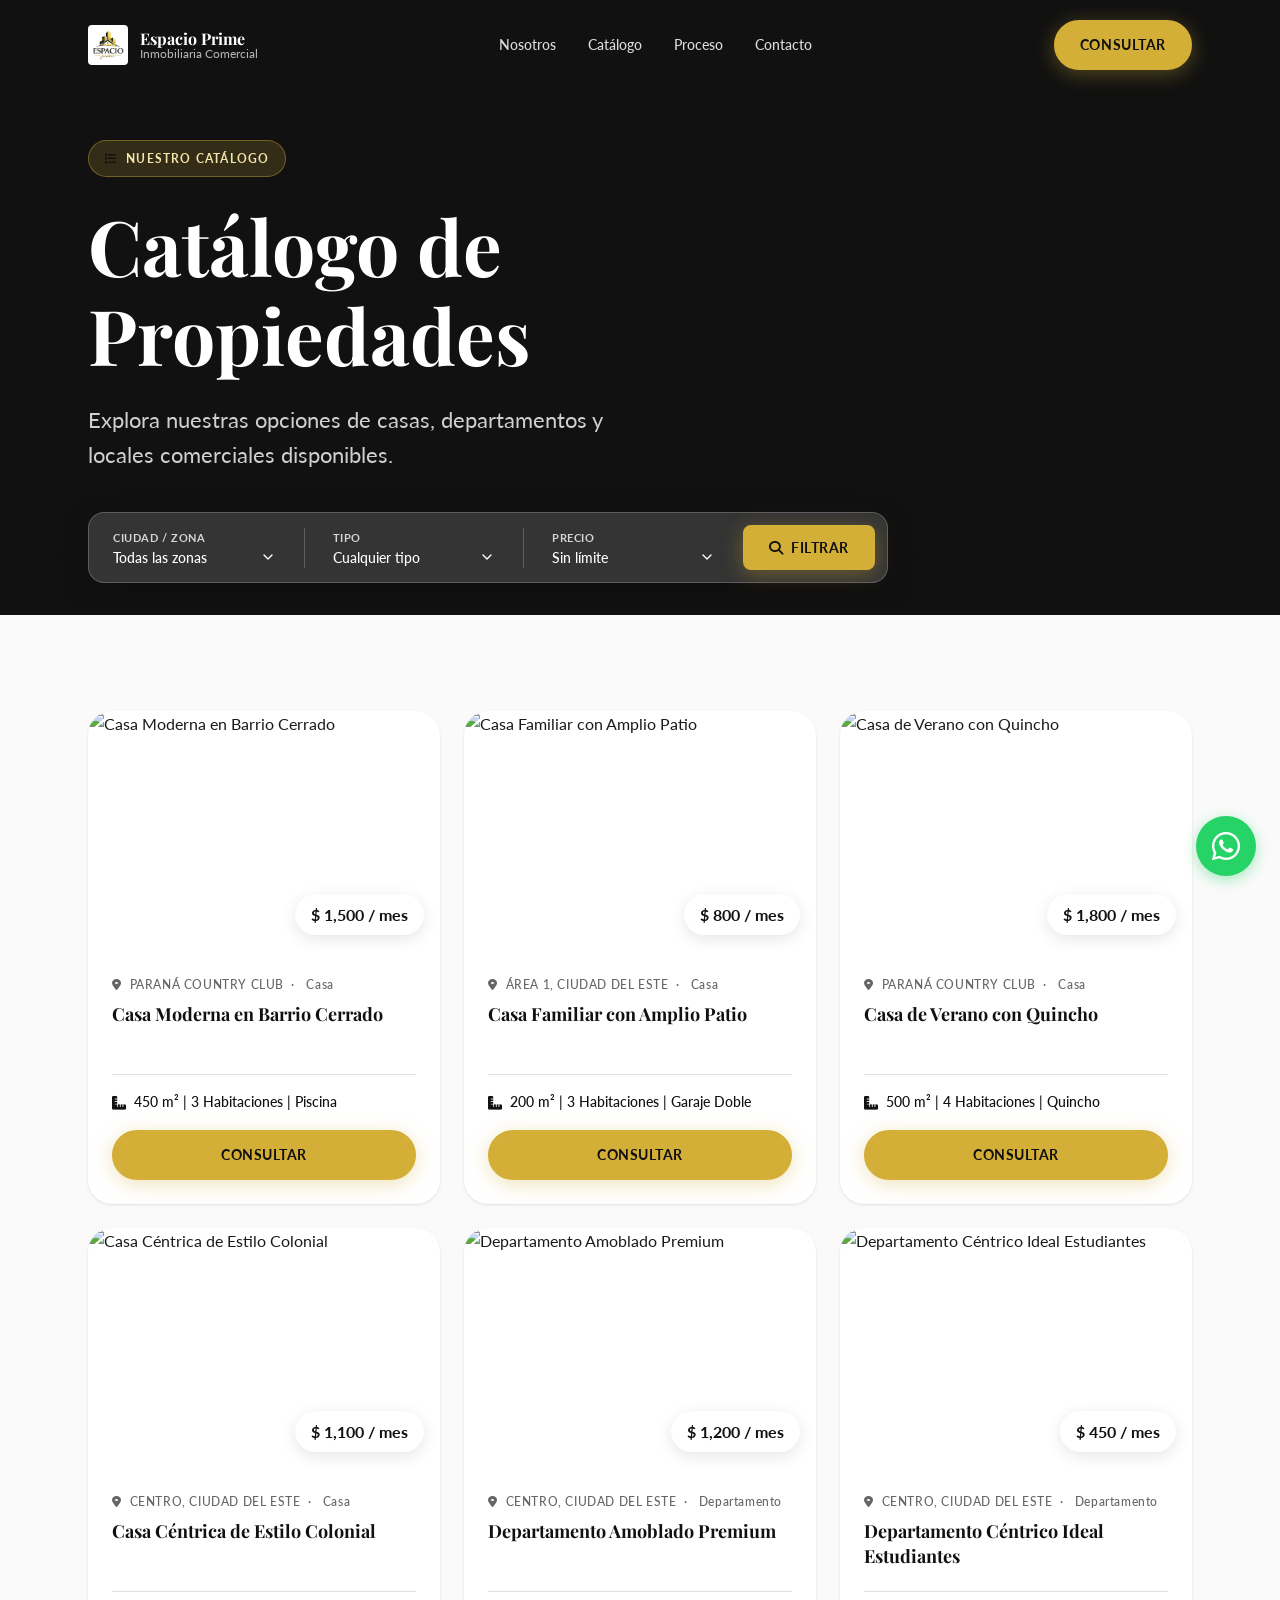
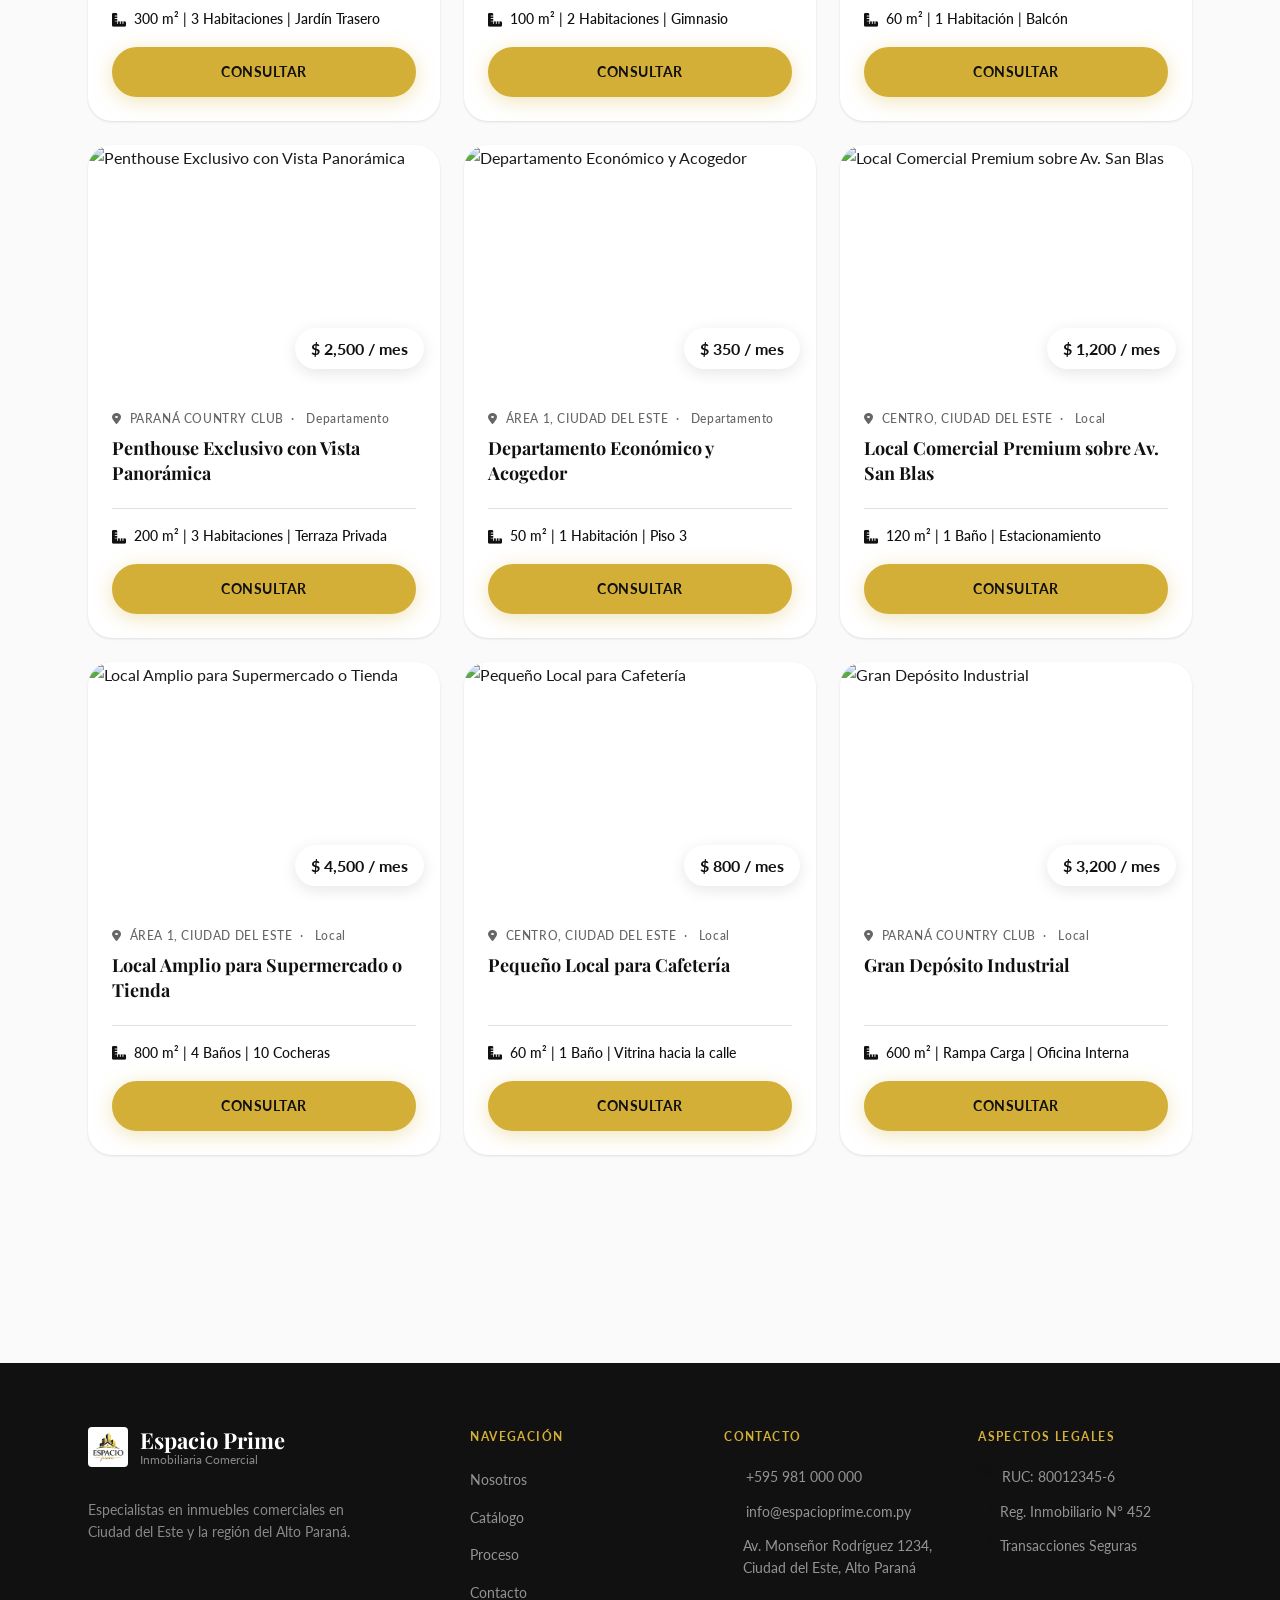
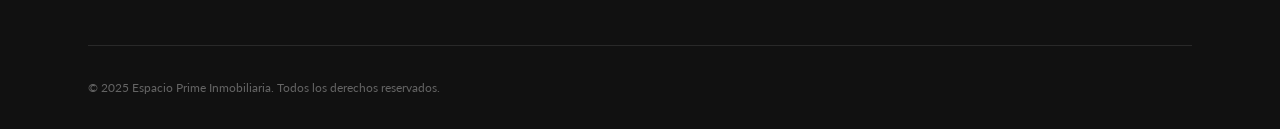
==== servicios.html @ ff022821 "sección de catálogo" ====
<!DOCTYPE html>
<html lang="es">

<head>
    <meta charset="UTF-8">
    <meta name="viewport" content="width=device-width, initial-scale=1.0">
    <meta name="description" content="Catálogo de propiedades comerciales, casas y departamentos.">
    <meta property="og:type" content="website">
    <meta property="og:locale" content="es_PY">

    <title>Servicios — Espacio Prime</title>

    <!-- Styles -->
    <link rel="stylesheet"
        href="https://fonts.googleapis.com/css2?family=Playfair+Display:ital,wght@0,400;0,600;0,700;1,400&family=Lato:wght@300;400;700&display=swap">
    <link rel="stylesheet" href="assets/css/variables.css">
    <link rel="stylesheet" href="assets/css/base.css">
    <link rel="stylesheet" href="assets/css/components.css">
    <link rel="stylesheet" href="assets/css/sections.css">
    <link rel="stylesheet" href="assets/css/responsive.css">
    <!-- Font Awesome -->
    <link rel="stylesheet" href="https://cdnjs.cloudflare.com/ajax/libs/font-awesome/6.4.0/css/all.min.css"
        integrity="sha512-iecdLmaskl7CVkqkXNQ/ZH/XLlvWZOJyj7Yy7tcenmpD1ypASozpmT/E0iPtmFIB46ZmdtAc9eNBvH0H/ZpiBw=="
        crossorigin="anonymous" referrerpolicy="no-referrer" />

    <style>
        /* Estilos específicos para la página de servicios */
        .services-grid {
            display: grid;
            grid-template-columns: repeat(auto-fill, minmax(320px, 1fr));
            gap: var(--space-6);
            margin-bottom: var(--space-12);
        }

        .no-results {
            text-align: center;
            padding: var(--space-12) 0;
            grid-column: 1 / -1;
        }

        .no-results i {
            font-size: 3rem;
            color: var(--color-text-muted);
            margin-bottom: var(--space-4);
        }
    </style>
</head>

<body>

    <!-- NAVBAR -->
    <header class="navbar" role="banner">
        <div class="container">
            <nav class="navbar__inner" aria-label="Navegación principal">

                <!-- Logo -->
                <a href="index.html" class="navbar__logo" aria-label="Inicio">
                    <div class="navbar__logo-mark" data-brand-logo-mark>E</div>
                    <div class="navbar__logo-text">
                        <span class="navbar__logo-name" data-brand-name>Espacio Prime</span>
                        <span class="navbar__logo-tagline" data-brand-tagline>Inmobiliaria Comercial</span>
                    </div>
                </a>

                <!-- Desktop links (populated by JS) -->
                <div class="navbar__links" data-nav-links aria-label="Menú"></div>

                <!-- Desktop CTA -->
                <a href="index.html#contacto" class="btn btn-primary navbar__cta" data-nav-cta>
                    Consultar
                </a>

                <!-- Hamburger -->
                <button class="navbar__hamburger" aria-label="Abrir menú" aria-expanded="false">
                    <span></span>
                    <span></span>
                    <span></span>
                </button>

            </nav>

            <!-- Mobile menu (populated by JS) -->
            <div class="navbar__mobile" data-nav-mobile role="menu"></div>
        </div>
    </header>

    <section class="hero" id="inicio" aria-label="Hero" style="min-height: 55svh;">
        <!-- Imagen de fondo diferente (ej. edificio corporativo) -->
        <div class="hero__bg loaded"
            style="background-image: url('https://images.unsplash.com/photo-1486406146926-c627a92ad1ab?w=1400&q=80');">
        </div>
        <div class="hero__overlay"></div>

        <div class="container hero__inner" style="padding-bottom: 2rem; padding-top: 140px;">
            <span class="hero__eyebrow">
                <i class="fas fa-list icon-primary"></i> Nuestro Catálogo
            </span>
            <h1 class="hero__title">
                Catálogo de Propiedades
            </h1>
            <p class="hero__subtitle">
                Explora nuestras opciones de casas, departamentos y locales comerciales disponibles.
            </p>
            <div class="hero-search-wrapper"
                style="opacity: 0; transform: translateY(30px); animation: heroFadeUp 0.8s var(--ease-out) 0.9s forwards;">

                <!-- Search Box -->
                <form class="hero-search" id="services-search-form" action="servicios.html" method="GET">
                    <div class="hero-search__group">
                        <label for="search-city">Ciudad / Zona</label>
                        <select id="search-city" name="city">
                            <option value="">Todas las zonas</option>
                            <option value="centro">Centro CDE</option>
                            <option value="area1">Área 1</option>
                            <option value="parana">Paraná Country</option>
                        </select>
                    </div>
                    <div class="hero-search__divider"></div>
                    <div class="hero-search__group">
                        <label for="search-type">Tipo</label>
                        <select id="search-type" name="type">
                            <option value="">Cualquier tipo</option>
                            <option value="casa">Casas</option>
                            <option value="departamento">Departamentos</option>
                            <option value="local">Locales</option>
                        </select>
                    </div>
                    <div class="hero-search__divider"></div>
                    <div class="hero-search__group">
                        <label for="search-price">Precio</label>
                        <select id="search-price" name="price">
                            <option value="">Sin límite</option>
                            <option value="1000">Hasta $1,000</option>
                            <option value="2000">Hasta $2,000</option>
                            <option value="5000">Hasta $5,000</option>
                        </select>
                    </div>
                    <button type="submit" class="btn btn-primary hero-search__btn">
                        <i class="fas fa-search"></i> Filtrar
                    </button>
                </form>
            </div>
        </div>
    </section>

    <section class="section" id="servicios-results">
        <div class="container">
            <div class="services-grid" id="services-grid-container">
                <!-- Cards injected by JS -->
            </div>
        </div>
    </section>

    <!-- FOOTER -->
    <footer class="footer" role="contentinfo" style="margin-top: 4rem;">
        <!-- contents mapped from config-injector -->
        <div class="container">
            <div class="footer__top">
                <div class="footer__brand">
                    <a href="index.html" class="navbar__logo" style="margin-bottom:var(--space-4);display:inline-flex;">
                        <div class="navbar__logo-mark" data-brand-logo-mark
                            style="background:var(--color-white); padding: 4px;">E</div>
                        <div class="navbar__logo-text">
                            <span class="navbar__logo-name" data-brand-name></span>
                            <span class="navbar__logo-tagline" data-brand-tagline></span>
                        </div>
                    </a>
                    <p class="footer__desc">Especialistas en inmuebles comerciales en Ciudad del Este y la región del
                        Alto Paraná.</p>
                </div>
                <div>
                    <p class="footer__heading">Navegación</p>
                    <ul class="footer__links" data-nav-links-footer>
                        <li><a href="index.html#nosotros" class="footer__link">Nosotros</a></li>
                        <li><a href="servicios.html" class="footer__link">Catálogo</a></li>
                        <li><a href="index.html#proceso" class="footer__link">Proceso</a></li>
                        <li><a href="index.html#contacto" class="footer__link">Contacto</a></li>
                    </ul>
                </div>
                <div>
                    <p class="footer__heading">Contacto</p>
                    <p class="footer__contact-item"><i class="fas fa-phone icon-primary"></i> <span
                            data-footer-phone></span></p>
                    <p class="footer__contact-item"><i class="fas fa-envelope icon-primary"></i> <span
                            data-footer-email></span></p>
                    <p class="footer__contact-item"><i class="fas fa-map-marker-alt icon-primary"></i> <a href="#"
                            target="_blank" data-contact-map-link style="color:inherit;text-decoration:none;"><span
                                data-footer-address></span></a></p>
                </div>
                <div>
                    <p class="footer__heading">Aspectos Legales</p>
                    <p class="footer__contact-item"><i class="fas fa-id-card icon-primary"></i> RUC: 80012345-6</p>
                    <p class="footer__contact-item"><i class="fas fa-certificate icon-primary"></i> Reg. Inmobiliario N°
                        452</p>
                    <p class="footer__contact-item"><i class="fas fa-shield-alt icon-primary"></i> Transacciones Seguras
                    </p>
                </div>
            </div>
            <div class="footer__bottom">
                <p class="footer__copy" data-footer-copy>© 2025 Espacio Prime Inmobiliaria. Todos los derechos
                    reservados.</p>
            </div>
        </div>
    </footer>

    <!-- FAB WhatsApp -->
    <a href="https://wa.me/595900000000" class="fab-whatsapp" data-whatsapp-fab target="_blank" rel="noopener"
        aria-label="Contactar por WhatsApp">
        <i class="fab fa-whatsapp"></i>
    </a>

    <!-- Scripts -->
    <script src="https://unpkg.com/lenis@1.1.20/dist/lenis.min.js"></script>
    <script src="config/site-config.js"></script>
    <script src="assets/js/config-injector.js"></script>
    <script src="assets/js/navbar.js"></script>
    <script src="assets/js/scroll-reveal.js"></script>
    <script src="assets/js/servicios.js"></script>
    <script>
        document.addEventListener('DOMContentLoaded', () => {
            ConfigInjector.init();
            Navbar.init();
            ScrollReveal.init();
        });
    </script>

</body>

</html>
---- assets/css/variables.css ----
/* ═══════════════════════════════════════════════════════
   variables.css — Design tokens / Custom properties
   ═══════════════════════════════════════════════════════ */

:root {
  /* ── Palette ── */
  --color-bg: #FAFAFA;
  --color-surface: #FFFFFF;
  --color-surface-2: #F0F0F0;
  --color-primary: #111111;
  /* elegant graphite/black */
  --color-primary-mid: #2A2A2A;
  --color-accent: #D4AF37;
  /* classic gold */
  --color-accent-light: #F3E5AB;
  /* pale gold */
  --color-text: #1A1A1A;
  --color-text-muted: #666666;
  --color-border: #E0E0E0;
  --color-white: #FFFFFF;
  --color-overlay: rgba(17, 17, 17, 0.72);

  /* ── Typography ── */
  --font-display: 'Playfair Display', serif;
  /* formal & elegant */
  --font-body: 'Lato', sans-serif;

  --text-xs: 0.75rem;
  --text-sm: 0.875rem;
  --text-base: 1rem;
  --text-lg: 1.125rem;
  --text-xl: 1.375rem;
  --text-2xl: 1.75rem;
  --text-3xl: 2.25rem;
  --text-4xl: 3rem;
  --text-5xl: 3.75rem;
  --text-6xl: 5rem;

  --weight-regular: 400;
  --weight-medium: 500;
  --weight-bold: 700;

  --leading-tight: 1.15;
  --leading-snug: 1.35;
  --leading-normal: 1.6;

  /* ── Spacing ── */
  --space-1: 0.25rem;
  --space-2: 0.5rem;
  --space-3: 0.75rem;
  --space-4: 1rem;
  --space-5: 1.25rem;
  --space-6: 1.5rem;
  --space-8: 2rem;
  --space-10: 2.5rem;
  --space-12: 3rem;
  --space-16: 4rem;
  --space-20: 5rem;
  --space-24: 6rem;
  --space-32: 8rem;

  /* ── Layout ── */
  --container-max: 1200px;
  --container-pad: var(--space-6);
  --section-pad: var(--space-20);

  /* ── Radius ── */
  --radius-sm: 4px;
  --radius-md: 8px;
  --radius-lg: 16px;
  --radius-xl: 24px;
  --radius-full: 9999px;

  /* ── Shadows ── */
  --shadow-sm: 0 1px 3px rgba(0, 0, 0, 0.08), 0 1px 2px rgba(0, 0, 0, 0.04);
  --shadow-md: 0 4px 16px rgba(0, 0, 0, 0.10);
  --shadow-lg: 0 12px 40px rgba(0, 0, 0, 0.14);
  --shadow-xl: 0 24px 64px rgba(0, 0, 0, 0.18);

  /* ── Transitions ── */
  --ease-out: cubic-bezier(0.22, 1, 0.36, 1);
  --ease-in-out: cubic-bezier(0.65, 0, 0.35, 1);
  --duration-fast: 180ms;
  --duration-normal: 350ms;
  --duration-slow: 600ms;

  /* ── Z-index ── */
  --z-base: 1;
  --z-above: 10;
  --z-nav: 100;
  --z-modal: 200;
  --z-toast: 300;
}

/* ── Icon styles ── */
.icon-primary {
  color: var(--color-primary);
}
---- assets/css/base.css ----
/* ═══════════════════════════════════════════════════════
   base.css — Reset & tipografía global
   ═══════════════════════════════════════════════════════ */

/* ── Google Fonts ── */
@import url('https://fonts.googleapis.com/css2?family=Playfair+Display:ital,wght@0,400;0,600;0,700;1,400;1,600&family=DM+Sans:wght@300;400;500;700&display=swap');

/* ── Reset ── */
*,
*::before,
*::after {
  box-sizing: border-box;
  margin: 0;
  padding: 0;
}

html {
  font-size: 16px;
  -webkit-text-size-adjust: 100%;
}

/* ── Lenis Smooth Scroll base styles ── */
html.lenis,
html.lenis body {
  height: auto;
}

.lenis.lenis-smooth {
  scroll-behavior: auto !important;
}

.lenis.lenis-smooth [data-lenis-prevent] {
  overscroll-behavior: contain;
}

.lenis.lenis-stopped {
  overflow: hidden;
}

body {
  font-family: var(--font-body);
  font-size: var(--text-base);
  font-weight: var(--weight-regular);
  line-height: var(--leading-normal);
  color: var(--color-text);
  background-color: var(--color-bg);
  overflow-x: hidden;
  -webkit-font-smoothing: antialiased;
  -moz-osx-font-smoothing: grayscale;
}

img,
video {
  max-width: 100%;
  height: auto;
  display: block;
}

a {
  color: inherit;
  text-decoration: none;
}

ul,
ol {
  list-style: none;
}

button {
  cursor: pointer;
  border: none;
  background: none;
  font-family: inherit;
}

input,
textarea,
select {
  font-family: inherit;
  font-size: inherit;
}

/* ── Typography scale ── */
h1,
h2,
h3,
h4,
h5,
h6 {
  font-family: var(--font-display);
  font-weight: var(--weight-bold);
  line-height: var(--leading-tight);
  color: var(--color-primary);
}

h1 {
  font-size: clamp(var(--text-3xl), 6vw, var(--text-6xl));
}

h2 {
  font-size: clamp(var(--text-2xl), 4vw, var(--text-4xl));
}

h3 {
  font-size: clamp(var(--text-xl), 3vw, var(--text-2xl));
}

h4 {
  font-size: var(--text-xl);
}

p {
  color: var(--color-text-muted);
  line-height: var(--leading-normal);
}

/* ── Container ── */
.container {
  width: 100%;
  max-width: var(--container-max);
  margin-inline: auto;
  padding-inline: var(--container-pad);
}

/* ── Section spacing ── */
.section {
  padding-block: var(--section-pad);
}

/* ── Divider ── */
.divider {
  width: 56px;
  height: 3px;
  background: var(--color-accent);
  border-radius: var(--radius-full);
  margin-block: var(--space-4);
}

/* ── Scroll reveal base ── */
[data-reveal] {
  opacity: 0;
  transform: translateY(32px);
  transition: opacity var(--duration-slow) var(--ease-out),
    transform var(--duration-slow) var(--ease-out);
}

[data-reveal].revealed {
  opacity: 1;
  transform: translateY(0);
}

[data-reveal="fade-left"] {
  transform: translateX(-32px);
}

[data-reveal="fade-right"] {
  transform: translateX(32px);
}

[data-reveal="fade-left"].revealed,
[data-reveal="fade-right"].revealed {
  transform: translateX(0);
}

[data-reveal="zoom"] {
  transform: scale(0.94);
}

[data-reveal="zoom"].revealed {
  transform: scale(1);
}

/* ── Delay helpers ── */
[data-delay="1"] {
  transition-delay: 100ms;
}

[data-delay="2"] {
  transition-delay: 200ms;
}

[data-delay="3"] {
  transition-delay: 300ms;
}

[data-delay="4"] {
  transition-delay: 400ms;
}

[data-delay="5"] {
  transition-delay: 500ms;
}

/* ── Selection ── */
::selection {
  background: var(--color-accent-light);
  color: var(--color-primary);
}
---- assets/css/components.css ----
/* ═══════════════════════════════════════════════════════
   components.css — Botones, cards, badges, inputs
   ═══════════════════════════════════════════════════════ */

/* ── Buttons ── */
.btn {
  display: inline-flex;
  align-items: center;
  gap: var(--space-2);
  padding: var(--space-3) var(--space-6);
  border-radius: var(--radius-full);
  font-family: var(--font-body);
  font-size: var(--text-sm);
  font-weight: var(--weight-bold);
  letter-spacing: 0.04em;
  text-transform: uppercase;
  transition: all var(--duration-normal) var(--ease-out);
  cursor: pointer;
  border: 2px solid transparent;
  white-space: nowrap;
  text-decoration: none;
}

.btn-primary {
  background: var(--color-accent);
  color: var(--color-primary);
  border-color: var(--color-accent);
  box-shadow: 0 4px 20px rgba(212, 175, 55, 0.35);
}

.btn-primary:hover {
  background: #b8954e;
  border-color: #b8954e;
  box-shadow: 0 8px 32px rgba(212, 175, 55, 0.5);
  transform: translateY(-2px);
}

.btn-primary:active {
  transform: translateY(0);
}

.btn-outline {
  background: transparent;
  color: var(--color-white);
  border-color: rgba(255, 255, 255, 0.6);
}

.btn-outline:hover {
  background: rgba(255, 255, 255, 0.12);
  border-color: var(--color-white);
  transform: translateY(-2px);
}

.btn-ghost {
  background: transparent;
  color: var(--color-primary);
  border-color: var(--color-primary);
}

.btn-ghost:hover {
  background: var(--color-primary);
  color: var(--color-white);
  transform: translateY(-2px);
}

.btn-lg {
  padding: var(--space-4) var(--space-8);
  font-size: var(--text-base);
}

/* ── Badge ── */
.badge {
  display: inline-block;
  padding: var(--space-1) var(--space-3);
  border-radius: var(--radius-full);
  font-size: var(--text-xs);
  font-weight: var(--weight-bold);
  letter-spacing: 0.08em;
  text-transform: uppercase;
}

.badge-accent {
  background: var(--color-accent-light);
  color: var(--color-primary);
}

.badge-primary {
  background: var(--color-primary);
  color: var(--color-white);
}

/* ── Card ── */
.card {
  background: var(--color-surface);
  border-radius: var(--radius-xl);
  overflow: hidden;
  box-shadow: var(--shadow-sm);
  transition: box-shadow var(--duration-normal) var(--ease-out),
    transform var(--duration-normal) var(--ease-out);
}

.card:hover {
  box-shadow: var(--shadow-lg);
  transform: translateY(-6px);
}

.card__image {
  width: 100%;
  aspect-ratio: 4/3;
  object-fit: cover;
  transition: transform var(--duration-slow) var(--ease-out);
}

.card:hover .card__image {
  transform: scale(1.05);
}

/* ── Partners auto-scroll ── */
.partners-wrapper {
  overflow: hidden;
  width: 100%;
  mask-image: linear-gradient(to right, transparent 0%, black 15%, black 85%, transparent 100%);
  -webkit-mask-image: linear-gradient(to right, transparent 0%, black 15%, black 85%, transparent 100%);
  padding: var(--space-2) 0;
}

.partners-row {
  display: flex;
  flex-wrap: nowrap;
  gap: var(--space-8);
  width: max-content;
  animation: scroll-logos 30s linear infinite;
}

.partners-row:hover {
  animation-play-state: paused;
}

.partner-pill {
  flex: 0 0 auto;
}

@keyframes scroll-logos {
  0% {
    transform: translateX(0);
  }

  100% {
    transform: translateX(-50%);
  }
}

.card__image-wrap {
  overflow: hidden;
  position: relative;
}

.card__price-badge {
  position: absolute;
  bottom: var(--space-4);
  right: var(--space-4);
  background: var(--color-white);
  color: var(--color-primary);
  padding: var(--space-2) var(--space-4);
  border-radius: var(--radius-full);
  font-weight: var(--weight-bold);
  font-size: var(--text-base);
  box-shadow: var(--shadow-md);
  z-index: 2;
}

.card__body {
  padding: var(--space-6);
}

.card__meta {
  font-size: var(--text-xs);
  color: var(--color-text-muted);
  font-weight: var(--weight-medium);
  margin-bottom: var(--space-2);
  text-transform: uppercase;
  letter-spacing: 0.05em;
  display: flex;
  align-items: center;
  gap: var(--space-2);
}

.card__title {
  font-size: var(--text-lg);
  color: var(--color-primary);
  margin-bottom: var(--space-4);
  line-height: var(--leading-snug);
}

.card__specs {
  font-size: var(--text-sm);
  color: var(--color-primary);
  font-weight: var(--weight-medium);
  margin-top: var(--space-4);
  padding-top: var(--space-4);
  border-top: 1px solid var(--color-border);
  display: flex;
  align-items: center;
  gap: var(--space-2);
}

/* ── Stat card ── */
.stat-card {
  text-align: center;
  padding: var(--space-6) var(--space-4);
}

.stat-card__number {
  font-family: var(--font-display);
  font-size: clamp(var(--text-3xl), 5vw, var(--text-5xl));
  font-weight: var(--weight-bold);
  color: var(--color-primary);
  line-height: 1;
  display: block;
}

.stat-card__suffix {
  color: var(--color-accent);
}

.stat-card__label {
  font-size: var(--text-sm);
  color: var(--color-text-muted);
  margin-top: var(--space-2);
}

/* ── Step card ── */
.step-card {
  display: flex;
  gap: var(--space-5);
  padding: var(--space-6);
  background: var(--color-surface);
  border-radius: var(--radius-lg);
  border: 1px solid var(--color-border);
  transition: border-color var(--duration-normal) var(--ease-out),
    box-shadow var(--duration-normal) var(--ease-out);
}

.step-card:hover {
  border-color: var(--color-accent);
  box-shadow: var(--shadow-md);
}

.step-card__icon {
  font-size: var(--text-2xl);
  flex-shrink: 0;
  width: 52px;
  height: 52px;
  display: flex;
  align-items: center;
  justify-content: center;
  background: var(--color-accent-light);
  border-radius: var(--radius-md);
}

.step-card__number {
  font-size: var(--text-xs);
  font-weight: var(--weight-bold);
  color: var(--color-accent);
  letter-spacing: 0.1em;
  text-transform: uppercase;
  margin-bottom: var(--space-1);
}

.step-card__title {
  font-size: var(--text-base);
  font-weight: var(--weight-bold);
  color: var(--color-primary);
  margin-bottom: var(--space-2);
  font-family: var(--font-body);
}

.step-card__text {
  font-size: var(--text-sm);
  color: var(--color-text-muted);
}

/* ── Testimonial card ── */
.testimonial-card {
  background: var(--color-surface);
  border-radius: var(--radius-xl);
  padding: var(--space-8);
  box-shadow: var(--shadow-md);
  position: relative;
}

.testimonial-card__quote {
  font-family: var(--font-display);
  font-size: var(--text-4xl);
  color: var(--color-accent);
  line-height: 1;
  margin-bottom: var(--space-4);
}

.testimonial-card__text {
  font-size: var(--text-base);
  color: var(--color-text);
  line-height: var(--leading-normal);
  font-style: italic;
  margin-bottom: var(--space-6);
}

.testimonial-card__author {
  display: flex;
  align-items: center;
  gap: var(--space-4);
}

.testimonial-card__avatar {
  width: 48px;
  height: 48px;
  border-radius: var(--radius-full);
  background: var(--color-primary);
  display: flex;
  align-items: center;
  justify-content: center;
  font-size: var(--text-lg);
  color: var(--color-white);
  font-family: var(--font-display);
  font-weight: var(--weight-bold);
  flex-shrink: 0;
  overflow: hidden;
}

.testimonial-card__avatar img {
  width: 100%;
  height: 100%;
  object-fit: cover;
}

.testimonial-card__name {
  font-weight: var(--weight-bold);
  font-size: var(--text-sm);
  color: var(--color-primary);
}

.testimonial-card__role {
  font-size: var(--text-xs);
  color: var(--color-text-muted);
}

/* ── Partner pill ── */
.partner-pill {
  display: flex;
  align-items: center;
  justify-content: center;
  gap: var(--space-2);
  padding: var(--space-3) var(--space-6);
  background: var(--color-surface);
  border: 1px solid var(--color-border);
  border-radius: var(--radius-full);
  font-size: var(--text-sm);
  font-weight: var(--weight-medium);
  color: var(--color-text-muted);
  white-space: nowrap;
  transition: border-color var(--duration-normal),
    color var(--duration-normal);
}

.partner-pill:hover {
  border-color: var(--color-accent);
  color: var(--color-primary);
}

/* ── Form inputs ── */
.form-group {
  display: flex;
  flex-direction: column;
  gap: var(--space-2);
}

.form-label {
  font-size: var(--text-sm);
  font-weight: var(--weight-medium);
  color: var(--color-primary);
}

.form-input,
.form-textarea,
.form-select {
  width: 100%;
  padding: var(--space-4) var(--space-5);
  border: 1.5px solid var(--color-border);
  border-radius: var(--radius-md);
  background: var(--color-surface);
  color: var(--color-text);
  font-size: var(--text-base);
  transition: border-color var(--duration-fast) var(--ease-out),
    box-shadow var(--duration-fast) var(--ease-out);
  outline: none;
}

.form-input:focus,
.form-textarea:focus,
.form-select:focus {
  border-color: var(--color-accent);
  box-shadow: 0 0 0 3px rgba(212, 175, 55, 0.2);
}

.form-textarea {
  resize: vertical;
  min-height: 120px;
}

/* ── Carousel nav buttons ── */
.carousel-btn {
  width: 44px;
  height: 44px;
  border-radius: var(--radius-full);
  background: var(--color-surface);
  border: 1.5px solid var(--color-border);
  display: flex;
  align-items: center;
  justify-content: center;
  cursor: pointer;
  transition: all var(--duration-normal) var(--ease-out);
  color: var(--color-primary);
}

.carousel-btn:hover {
  background: var(--color-primary);
  color: var(--color-white);
  border-color: var(--color-primary);
}

.carousel-btn svg {
  width: 18px;
  height: 18px;
}

/* ── Dots ── */
.carousel-dots {
  display: flex;
  gap: var(--space-2);
  justify-content: center;
  margin-top: var(--space-6);
}

.carousel-dot {
  width: 8px;
  height: 8px;
  border-radius: var(--radius-full);
  background: var(--color-border);
  cursor: pointer;
  transition: all var(--duration-normal) var(--ease-out);
  border: none;
  padding: 0;
}

.carousel-dot.active {
  width: 24px;
  background: var(--color-accent);
}

/* ── Section header ── */
.section-header {
  margin-bottom: var(--space-12);
}

.section-header--center {
  text-align: center;
}

.section-header--center .divider {
  margin-inline: auto;
}

.section-eyebrow {
  font-size: var(--text-xs);
  font-weight: var(--weight-bold);
  letter-spacing: 0.14em;
  text-transform: uppercase;
  color: var(--color-accent);
  margin-bottom: var(--space-3);
  display: block;
}

.section-title {
  margin-bottom: var(--space-4);
}

.section-subtitle {
  font-size: var(--text-lg);
  color: var(--color-text-muted);
  max-width: 560px;
}

.section-header--center .section-subtitle {
  margin-inline: auto;
}

/* ── FAB WhatsApp ── */
.fab-whatsapp {
  position: fixed;
  bottom: var(--space-6);
  right: var(--space-6);
  background: #25D366;
  color: white;
  width: 60px;
  height: 60px;
  border-radius: 50%;
  display: flex;
  align-items: center;
  justify-content: center;
  font-size: 32px;
  box-shadow: 0 4px 14px rgba(37, 211, 102, 0.4);
  z-index: 9999;
  transition: transform var(--duration-fast);
}

.fab-whatsapp:hover {
  transform: scale(1.1);
  color: white;
}
---- assets/css/sections.css ----
/* ═══════════════════════════════════════════════════════
   sections.css — Estilos por sección
   ═══════════════════════════════════════════════════════ */

/* ════════════════════════════════════════
   NAVBAR
   ════════════════════════════════════════ */
.navbar {
  position: fixed;
  top: 0;
  left: 0;
  right: 0;
  z-index: var(--z-nav);
  padding: var(--space-5) 0;
  transition: background var(--duration-normal) var(--ease-out),
    padding var(--duration-normal) var(--ease-out),
    box-shadow var(--duration-normal) var(--ease-out);
}

.navbar.scrolled {
  background: rgba(255, 255, 255, 0.75);
  backdrop-filter: blur(12px);
  -webkit-backdrop-filter: blur(12px);
  padding: var(--space-3) 0;
  box-shadow: 0 1px 0 var(--color-border), var(--shadow-sm);
}

.navbar__inner {
  display: flex;
  align-items: center;
  justify-content: space-between;
  gap: var(--space-8);
}

/* Logo */
.navbar__logo {
  display: flex;
  align-items: center;
  gap: var(--space-3);
  text-decoration: none;
  flex-shrink: 0;
}

.navbar__logo-mark {
  width: 40px;
  height: 40px;
  background: var(--color-white);
  border-radius: var(--radius-sm);
  display: flex;
  align-items: center;
  justify-content: center;
  padding: 4px;
  font-size: var(--text-lg);
  color: var(--color-primary);
  font-family: var(--font-display);
  font-weight: var(--weight-bold);
  transition: all var(--duration-normal);
}

.navbar.scrolled .navbar__logo-mark {
  background: var(--color-white);
}

.navbar__logo-text {
  display: flex;
  flex-direction: column;
  line-height: 1.1;
}

.navbar__logo-name {
  font-family: var(--font-display);
  font-weight: var(--weight-bold);
  font-size: var(--text-base);
  color: var(--color-white);
  transition: color var(--duration-normal);
}

.navbar.scrolled .navbar__logo-name {
  color: var(--color-primary);
}

.navbar__logo-tagline {
  font-size: var(--text-xs);
  color: rgba(255, 255, 255, 0.7);
  transition: color var(--duration-normal);
}

.navbar.scrolled .navbar__logo-tagline {
  color: var(--color-text-muted);
}

/* Nav links */
.navbar__links {
  display: flex;
  align-items: center;
  gap: var(--space-8);
}

.navbar__link {
  font-size: var(--text-sm);
  font-weight: var(--weight-medium);
  color: rgba(255, 255, 255, 0.85);
  text-decoration: none;
  transition: color var(--duration-fast);
  position: relative;
}

.navbar__link::after {
  content: '';
  position: absolute;
  bottom: -3px;
  left: 0;
  width: 0;
  height: 2px;
  background: var(--color-accent);
  border-radius: var(--radius-full);
  transition: width var(--duration-normal) var(--ease-out);
}

.navbar__link:hover {
  color: var(--color-white);
}

.navbar__link:hover::after {
  width: 100%;
}

.navbar.scrolled .navbar__link {
  color: var(--color-text-muted);
}

.navbar.scrolled .navbar__link:hover {
  color: var(--color-primary);
}

/* CTA */
.navbar__cta {
  display: none;
}

/* Hamburger */
.navbar__hamburger {
  display: none;
  flex-direction: column;
  gap: 5px;
  cursor: pointer;
  padding: var(--space-2);
  background: none;
  border: none;
}

.navbar__hamburger span {
  display: block;
  width: 24px;
  height: 2px;
  background: var(--color-white);
  border-radius: var(--radius-full);
  transition: all var(--duration-normal) var(--ease-out);
}

.navbar.scrolled .navbar__hamburger span {
  background: var(--color-primary);
}

.navbar__hamburger.open span:nth-child(1) {
  transform: translateY(7px) rotate(45deg);
}

.navbar__hamburger.open span:nth-child(2) {
  opacity: 0;
  transform: scaleX(0);
}

.navbar__hamburger.open span:nth-child(3) {
  transform: translateY(-7px) rotate(-45deg);
}

/* Mobile menu */
.navbar__mobile {
  display: none;
  flex-direction: column;
  gap: 0;
  background: var(--color-surface);
  border-top: 1px solid var(--color-border);
  padding: var(--space-4) 0;
  position: absolute;
  left: 0;
  right: 0;
  top: 100%;
  box-shadow: var(--shadow-lg);
  opacity: 0;
  transform: translateY(-8px);
  transition: opacity var(--duration-normal) var(--ease-out),
    transform var(--duration-normal) var(--ease-out);
  pointer-events: none;
}

.navbar__mobile.open {
  opacity: 1;
  transform: translateY(0);
  pointer-events: all;
}

.navbar__mobile-link {
  display: block;
  padding: var(--space-4) var(--space-6);
  font-size: var(--text-base);
  font-weight: var(--weight-medium);
  color: var(--color-primary);
  border-bottom: 1px solid var(--color-border);
  transition: background var(--duration-fast);
}

.navbar__mobile-link:last-child {
  border-bottom: none;
}

.navbar__mobile-link:hover {
  background: var(--color-surface-2);
}

.navbar__mobile-cta {
  margin: var(--space-4) var(--space-6) 0;
  display: block;
  text-align: center;
}

/* ════════════════════════════════════════
   HERO
   ════════════════════════════════════════ */
.hero {
  position: relative;
  min-height: 100svh;
  display: flex;
  align-items: center;
  overflow: hidden;
  background: var(--color-primary);
}

.hero__bg {
  position: absolute;
  inset: 0;
  background-size: cover;
  background-position: center;
  background-repeat: no-repeat;
  transform: scale(1.05);
  transition: transform 8s var(--ease-out);
}

.hero__bg.loaded {
  transform: scale(1);
}

.hero__overlay {
  position: absolute;
  inset: 0;
  background: linear-gradient(135deg,
      rgba(17, 17, 17, 0.88) 0%,
      rgba(17, 17, 17, 0.55) 60%,
      rgba(17, 17, 17, 0.30) 100%);
}

.hero__inner {
  position: relative;
  z-index: var(--z-above);
  padding-top: 100px;
  padding-bottom: var(--space-24);
}

.hero__eyebrow {
  display: inline-flex;
  align-items: center;
  gap: var(--space-2);
  background: rgba(212, 175, 55, 0.18);
  border: 1px solid rgba(212, 175, 55, 0.4);
  border-radius: var(--radius-full);
  padding: var(--space-2) var(--space-4);
  font-size: var(--text-xs);
  font-weight: var(--weight-bold);
  letter-spacing: 0.1em;
  text-transform: uppercase;
  color: var(--color-accent-light);
  margin-bottom: var(--space-6);
  opacity: 0;
  transform: translateY(20px);
  animation: heroFadeUp 0.7s var(--ease-out) 0.3s forwards;
}

.hero__title {
  color: var(--color-white);
  max-width: 680px;
  margin-bottom: var(--space-6);
  opacity: 0;
  transform: translateY(30px);
  animation: heroFadeUp 0.8s var(--ease-out) 0.5s forwards;
}

.hero__title em {
  font-style: italic;
  color: var(--color-accent-light);
}

.hero__subtitle {
  font-size: clamp(var(--text-base), 2vw, var(--text-xl));
  color: rgba(255, 255, 255, 0.8);
  max-width: 520px;
  margin-bottom: var(--space-10);
  opacity: 0;
  transform: translateY(30px);
  animation: heroFadeUp 0.8s var(--ease-out) 0.7s forwards;
}

/* ── Buscador Hero ── */
.hero-search-wrapper {
  margin-top: var(--space-8);
  width: 100%;
  max-width: 800px;
}



.hero-search {
  display: flex;
  background: rgba(255, 255, 255, 0.15);
  backdrop-filter: blur(12px);
  -webkit-backdrop-filter: blur(12px);
  border: 1px solid rgba(255, 255, 255, 0.2);
  border-radius: var(--radius-lg);
  padding: var(--space-3);
  box-shadow: 0 8px 32px rgba(0, 0, 0, 0.2);
  align-items: center;
  gap: var(--space-4);
  flex-wrap: wrap;
}

.hero-search__group {
  display: flex;
  flex-direction: column;
  flex: 1;
  min-width: 140px;
  padding: 0 var(--space-3);
}

.hero-search__group label {
  font-size: 11px;
  font-weight: var(--weight-bold);
  color: rgba(255, 255, 255, 0.8);
  text-transform: uppercase;
  letter-spacing: 0.05em;
  margin-bottom: 2px;
}

.hero-search__group select {
  font-size: var(--text-sm);
  font-weight: var(--weight-medium);
  color: var(--color-white);
  border: none;
  background: transparent;
  padding: 0;
  outline: none;
  cursor: pointer;
  appearance: none;
  background-image: url("data:image/svg+xml;charset=UTF-8,%3Csvg xmlns='http://www.w3.org/2000/svg' viewBox='0 0 24 24' fill='none' stroke='%23FFFFFF' stroke-width='2' stroke-linecap='round' stroke-linejoin='round'%3E%3Cpolyline points='6 9 12 15 18 9'%3E%3C/polyline%3E%3C/svg%3E");
  background-repeat: no-repeat;
  background-position: right center;
  background-size: 16px;
  padding-right: 24px;
}

.hero-search__group select option {
  color: var(--color-primary);
}

.hero-search__divider {
  width: 1px;
  height: 40px;
  background: rgba(255, 255, 255, 0.2);
}

.hero-search__btn {
  padding: var(--space-3) var(--space-6);
  border-radius: var(--radius-md);
  flex-shrink: 0;
}

@media (max-width: 768px) {
  .hero-search {
    flex-direction: column;
    align-items: stretch;
  }

  .hero-search__divider {
    width: 100%;
    height: 1px;
    margin: var(--space-2) 0;
  }

  .hero-search__btn {
    margin-top: var(--space-4);
  }
}

.hero__scroll {
  position: absolute;
  bottom: var(--space-8);
  left: 50%;
  transform: translateX(-50%);
  display: flex;
  flex-direction: column;
  align-items: center;
  gap: var(--space-2);
  color: rgba(255, 255, 255, 0.5);
  font-size: var(--text-xs);
  font-weight: var(--weight-medium);
  letter-spacing: 0.1em;
  text-transform: uppercase;
  animation: heroFadeUp 1s var(--ease-out) 1.3s forwards;
  opacity: 0;
  cursor: pointer;
  z-index: var(--z-above);
}

.hero__scroll-line {
  width: 1px;
  height: 40px;
  background: linear-gradient(to bottom, rgba(255, 255, 255, 0.4), transparent);
  animation: scrollPulse 2s ease-in-out infinite;
}

@keyframes heroFadeUp {
  to {
    opacity: 1;
    transform: translateY(0);
  }
}

@keyframes scrollPulse {

  0%,
  100% {
    opacity: 0.4;
    transform: scaleY(1);
  }

  50% {
    opacity: 0.9;
    transform: scaleY(1.2);
  }
}

/* ════════════════════════════════════════
   STATS + PARTNERS
   ════════════════════════════════════════ */
.stats-section {
  background: var(--color-primary);
  padding: var(--space-16) 0;
}

.stats-grid {
  display: grid;
  grid-template-columns: repeat(2, 1fr);
  gap: var(--space-8) var(--space-4);
}

.stats-divider {
  height: 1px;
  background: rgba(255, 255, 255, 0.1);
  margin: var(--space-12) 0;
}

.stats-section .stat-card__number,
.stats-section .stat-card__label {
  color: var(--color-white);
}

.stats-section .stat-card__suffix {
  color: var(--color-accent);
}

.stats-section .stat-card__label {
  color: rgba(255, 255, 255, 0.6);
}

/* .partners-row layout managed by components.css for scrolling animation */

.partners-label {
  text-align: center;
  font-size: var(--text-xs);
  font-weight: var(--weight-bold);
  letter-spacing: 0.12em;
  text-transform: uppercase;
  color: rgba(255, 255, 255, 0.4);
  margin-bottom: var(--space-6);
}

.stats-section .partner-pill {
  background: rgba(255, 255, 255, 0.06);
  border-color: rgba(255, 255, 255, 0.12);
  color: rgba(255, 255, 255, 0.6);
}

.stats-section .partner-pill:hover {
  border-color: var(--color-accent);
  color: var(--color-accent);
}

/* ════════════════════════════════════════
   ABOUT / NOSOTROS
   ════════════════════════════════════════ */
.about-section {
  background: var(--color-bg);
}

.about-grid {
  display: grid;
  grid-template-columns: 1fr;
  gap: var(--space-12);
  align-items: center;
}

.about__image-wrap {
  position: relative;
  border-radius: var(--radius-xl);
  overflow: hidden;
  aspect-ratio: 4/3;
}

.about__image {
  width: 100%;
  height: 100%;
  object-fit: cover;
  transition: transform var(--duration-slow) var(--ease-out);
}

.about__image-wrap:hover .about__image {
  transform: scale(1.04);
}

.about__image-badge {
  position: absolute;
  bottom: var(--space-6);
  left: var(--space-6);
  background: var(--color-primary);
  color: var(--color-white);
  padding: var(--space-4) var(--space-5);
  border-radius: var(--radius-lg);
  font-size: var(--text-sm);
}

.about__image-badge strong {
  display: block;
  font-family: var(--font-display);
  font-size: var(--text-xl);
  color: var(--color-accent);
}

.about__content {
  max-width: 560px;
}

.about__body {
  font-size: var(--text-base);
  line-height: var(--leading-normal);
  color: var(--color-text-muted);
  margin-bottom: var(--space-8);
}

/* ════════════════════════════════════════
   CATALOG
   ════════════════════════════════════════ */
.catalog-section {
  background: var(--color-surface-2);
}

.catalog-carousel {
  position: relative;
}

.catalog-track-wrap {
  overflow: hidden;
  border-radius: var(--radius-xl);
}

.catalog-track {
  display: flex;
  gap: var(--space-6);
  transition: transform var(--duration-slow) var(--ease-out);
}

.catalog-track .card {
  flex: 0 0 calc(100% - 0px);
  min-width: 0;
}

.catalog-nav {
  display: flex;
  align-items: center;
  justify-content: space-between;
  margin-top: var(--space-6);
}

/* ════════════════════════════════════════
   PROCESS
   ════════════════════════════════════════ */
.process-section {
  background: var(--color-bg);
}

.process-grid {
  display: grid;
  grid-template-columns: 1fr;
  gap: var(--space-4);
}

/* ════════════════════════════════════════
   TESTIMONIALS
   ════════════════════════════════════════ */
.testimonials-section {
  background: var(--color-primary);
  position: relative;
  overflow: hidden;
}

.testimonials-section::before {
  content: '"';
  position: absolute;
  top: -40px;
  right: 5%;
  font-family: var(--font-display);
  font-size: 320px;
  color: rgba(255, 255, 255, 0.03);
  line-height: 1;
  pointer-events: none;
  user-select: none;
}

.testimonials-section .section-header .section-eyebrow,
.testimonials-section .section-header .section-title,
.testimonials-section .section-header .section-subtitle {
  color: var(--color-white);
}

.testimonials-section .section-header .section-subtitle {
  color: rgba(255, 255, 255, 0.6);
}

.testimonials-track-wrap {
  overflow: hidden;
}

.testimonials-track {
  display: flex;
  gap: var(--space-6);
  transition: transform var(--duration-slow) var(--ease-out);
}

.testimonials-track .testimonial-card {
  flex: 0 0 100%;
  min-width: 0;
}

.testimonials-nav {
  display: flex;
  align-items: center;
  justify-content: center;
  gap: var(--space-3);
  margin-top: var(--space-8);
}

.testimonials-section .carousel-btn {
  background: rgba(255, 255, 255, 0.08);
  border-color: rgba(255, 255, 255, 0.15);
  color: var(--color-white);
}

.testimonials-section .carousel-btn:hover {
  background: var(--color-accent);
  border-color: var(--color-accent);
  color: var(--color-primary);
}

/* ════════════════════════════════════════
   CONTACT
   ════════════════════════════════════════ */
.contact-section {
  background: var(--color-bg);
}

.contact-grid {
  display: grid;
  grid-template-columns: 1fr;
  gap: var(--space-12);
}

.contact-info {
  display: flex;
  flex-direction: column;
  gap: var(--space-6);
}

.contact-item {
  display: flex;
  gap: var(--space-4);
  align-items: flex-start;
}

.contact-item__icon {
  width: 44px;
  height: 44px;
  background: var(--color-accent-light);
  border-radius: var(--radius-md);
  display: flex;
  align-items: center;
  justify-content: center;
  font-size: var(--text-lg);
  flex-shrink: 0;
}

.contact-item__label {
  font-size: var(--text-xs);
  font-weight: var(--weight-bold);
  text-transform: uppercase;
  letter-spacing: 0.1em;
  color: var(--color-text-muted);
  margin-bottom: var(--space-1);
}

.contact-item__value {
  font-size: var(--text-base);
  color: var(--color-primary);
  font-weight: var(--weight-medium);
}

.contact-item__value a {
  color: inherit;
  transition: color var(--duration-fast);
}

.contact-item__value a:hover {
  color: var(--color-accent);
}

.contact-form {
  background: var(--color-surface);
  border-radius: var(--radius-xl);
  padding: var(--space-8);
  box-shadow: var(--shadow-md);
}

.contact-form__grid {
  display: grid;
  grid-template-columns: 1fr;
  gap: var(--space-5);
  margin-bottom: var(--space-5);
}

/* ════════════════════════════════════════
   FOOTER
   ════════════════════════════════════════ */
.footer {
  background: var(--color-primary);
  padding: var(--space-16) 0 var(--space-8);
}

.footer__top {
  display: grid;
  grid-template-columns: 1fr;
  gap: var(--space-10);
  padding-bottom: var(--space-10);
  border-bottom: 1px solid rgba(255, 255, 255, 0.1);
  margin-bottom: var(--space-8);
}

.footer__brand .navbar__logo-name {
  color: var(--color-white);
  font-size: var(--text-xl);
}

.footer__brand .navbar__logo-tagline {
  color: rgba(255, 255, 255, 0.5);
}

.footer__desc {
  font-size: var(--text-sm);
  color: rgba(255, 255, 255, 0.5);
  margin-top: var(--space-4);
  max-width: 300px;
  line-height: var(--leading-normal);
}

.footer__heading {
  font-size: var(--text-xs);
  font-weight: var(--weight-bold);
  letter-spacing: 0.12em;
  text-transform: uppercase;
  color: var(--color-accent);
  margin-bottom: var(--space-5);
  font-family: var(--font-body);
}

.footer__links {
  display: flex;
  flex-direction: column;
  gap: var(--space-3);
}

.footer__link {
  font-size: var(--text-sm);
  color: rgba(255, 255, 255, 0.55);
  text-decoration: none;
  transition: color var(--duration-fast);
}

.footer__link:hover {
  color: var(--color-white);
}

.footer__contact-item {
  font-size: var(--text-sm);
  color: rgba(255, 255, 255, 0.55);
  margin-bottom: var(--space-3);
  display: flex;
  gap: var(--space-2);
  align-items: flex-start;
}

.footer__social {
  display: flex;
  gap: var(--space-3);
  margin-top: var(--space-5);
}

.footer__social-link {
  width: 36px;
  height: 36px;
  border-radius: var(--radius-full);
  background: rgba(255, 255, 255, 0.08);
  border: 1px solid rgba(255, 255, 255, 0.12);
  display: flex;
  align-items: center;
  justify-content: center;
  color: rgba(255, 255, 255, 0.6);
  transition: all var(--duration-normal) var(--ease-out);
}

.footer__social-link:hover {
  background: var(--color-accent);
  border-color: var(--color-accent);
  color: var(--color-primary);
}

.footer__social-link svg {
  width: 16px;
  height: 16px;
}

.footer__bottom {
  display: flex;
  flex-direction: column;
  gap: var(--space-3);
  align-items: flex-start;
}

.footer__copy {
  font-size: var(--text-xs);
  color: rgba(255, 255, 255, 0.35);
}

.footer__legal {
  display: flex;
  flex-wrap: wrap;
  gap: var(--space-4);
}

.footer__legal a {
  font-size: var(--text-xs);
  color: rgba(255, 255, 255, 0.35);
  transition: color var(--duration-fast);
}

.footer__legal a:hover {
  color: rgba(255, 255, 255, 0.7);
}

/* ════════════════════════════════════════
   WHATSAPP FLOATING BUTTON
   ════════════════════════════════════════ */
.whatsapp-fab {
  position: fixed;
  bottom: var(--space-6);
  right: var(--space-6);
  z-index: var(--z-modal);
  display: flex;
  align-items: center;
  gap: var(--space-3);
  background: #25D366;
  color: white;
  border-radius: var(--radius-full);
  padding: var(--space-3) var(--space-5);
  box-shadow: 0 4px 24px rgba(37, 211, 102, 0.5);
  text-decoration: none;
  font-size: var(--text-sm);
  font-weight: var(--weight-bold);
  transition: all var(--duration-normal) var(--ease-out);
  opacity: 0;
  transform: translateY(16px) scale(0.9);
}

.whatsapp-fab.visible {
  opacity: 1;
  transform: translateY(0) scale(1);
}

.whatsapp-fab:hover {
  background: #1fb855;
  box-shadow: 0 8px 32px rgba(37, 211, 102, 0.6);
  transform: translateY(-3px) scale(1.02);
}

.whatsapp-fab svg {
  width: 22px;
  height: 22px;
  flex-shrink: 0;
}

.whatsapp-fab__text {
  white-space: nowrap;
}

/* Pulse ring */
.whatsapp-fab::before {
  content: '';
  position: absolute;
  inset: -4px;
  border-radius: var(--radius-full);
  background: #25D366;
  opacity: 0.2;
  animation: waPulse 2.5s ease-out infinite;
}

@keyframes waPulse {
  0% {
    transform: scale(1);
    opacity: 0.2;
  }

  60% {
    transform: scale(1.4);
    opacity: 0;
  }

  100% {
    transform: scale(1.4);
    opacity: 0;
  }
}
---- assets/css/responsive.css ----
/* ═══════════════════════════════════════════════════════
   responsive.css — Media queries (mobile-first)
   ═══════════════════════════════════════════════════════ */

/* ── sm: 480px ── */
@media (min-width: 480px) {
  .stats-grid {
    grid-template-columns: repeat(2, 1fr);
  }

  .catalog-track .card {
    flex: 0 0 calc(80% - var(--space-3));
  }
}

/* ── md: 768px ── */
@media (min-width: 768px) {
  :root {
    --container-pad: var(--space-8);
    --section-pad: var(--space-24);
  }

  /* Navbar */
  .navbar__links {
    display: flex;
  }

  .navbar__cta {
    display: inline-flex;
  }

  .navbar__hamburger {
    display: none;
  }

  .navbar__mobile {
    display: none !important;
  }

  /* Hero */
  .hero__cta-group {
    flex-wrap: nowrap;
  }

  /* About */
  .about-grid {
    grid-template-columns: 1fr 1fr;
  }

  /* Catalog */
  .catalog-track .card {
    flex: 0 0 calc(50% - var(--space-3));
  }

  /* Process */
  .process-grid {
    grid-template-columns: 1fr 1fr;
  }

  /* Contact */
  .contact-grid {
    grid-template-columns: 1fr 1fr;
  }

  .contact-form__grid {
    grid-template-columns: 1fr 1fr;
  }

  /* Footer */
  .footer__top {
    grid-template-columns: 1.4fr 1fr 1fr;
  }

  .footer__bottom {
    flex-direction: row;
    justify-content: space-between;
    align-items: center;
  }
}

/* ── lg: 1024px ── */
@media (min-width: 1024px) {
  :root {
    --container-pad: var(--space-10);
  }

  /* Stats */
  .stats-grid {
    grid-template-columns: repeat(3, 1fr);
    max-width: 900px;
    margin-inline: auto;
    text-align: center;
  }

  /* Catalog */
  .catalog-track .card {
    flex: 0 0 calc(33.333% - var(--space-4));
  }

  /* Process */
  .process-grid {
    grid-template-columns: 1fr;
    max-width: 720px;
    margin-inline: auto;
  }

  /* Testimonials */
  .testimonials-track .testimonial-card {
    flex: 0 0 calc(50% - var(--space-3));
  }

  /* Footer */
  .footer__top {
    grid-template-columns: 1.6fr 1fr 1fr 1fr;
  }
}

/* ── xl: 1280px ── */
@media (min-width: 1280px) {
  :root {
    --container-pad: var(--space-12);
  }

  .catalog-track .card {
    flex: 0 0 calc(25% - var(--space-5));
  }
}

/* ── Mobile hamburger visibility ── */
@media (max-width: 767px) {
  .navbar__links {
    display: none;
  }

  .navbar__hamburger {
    display: flex;
  }

  .navbar__mobile {
    display: flex;
  }

  .hero__title {
    font-size: clamp(2rem, 9vw, 3rem);
  }

  .whatsapp-fab__text {
    display: none;
  }

  .whatsapp-fab {
    width: 56px;
    height: 56px;
    padding: 0;
    justify-content: center;
  }
}

/* ── Prefers reduced motion ── */
@media (prefers-reduced-motion: reduce) {

  *,
  *::before,
  *::after {
    animation-duration: 0.001ms !important;
    transition-duration: 0.001ms !important;
  }

  [data-reveal] {
    opacity: 1;
    transform: none;
  }

  .hero__bg {
    transform: none;
  }
}
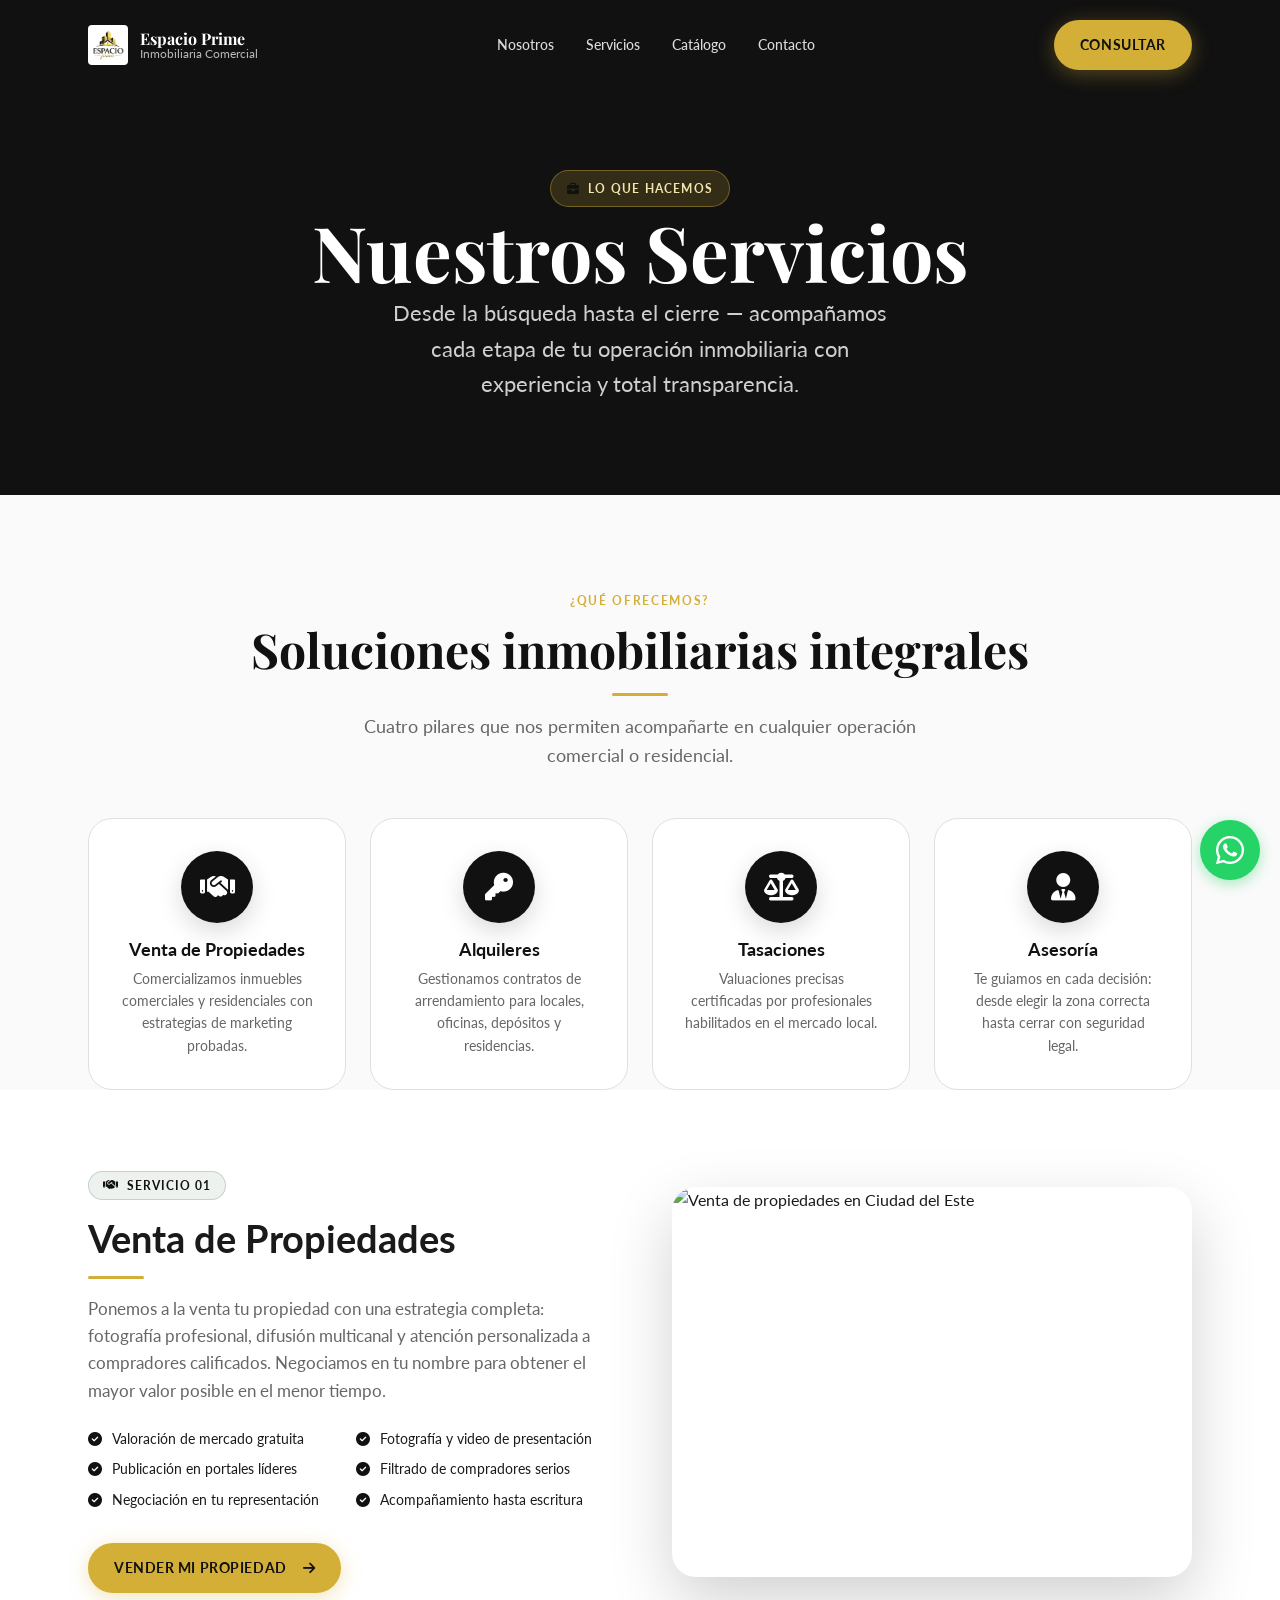
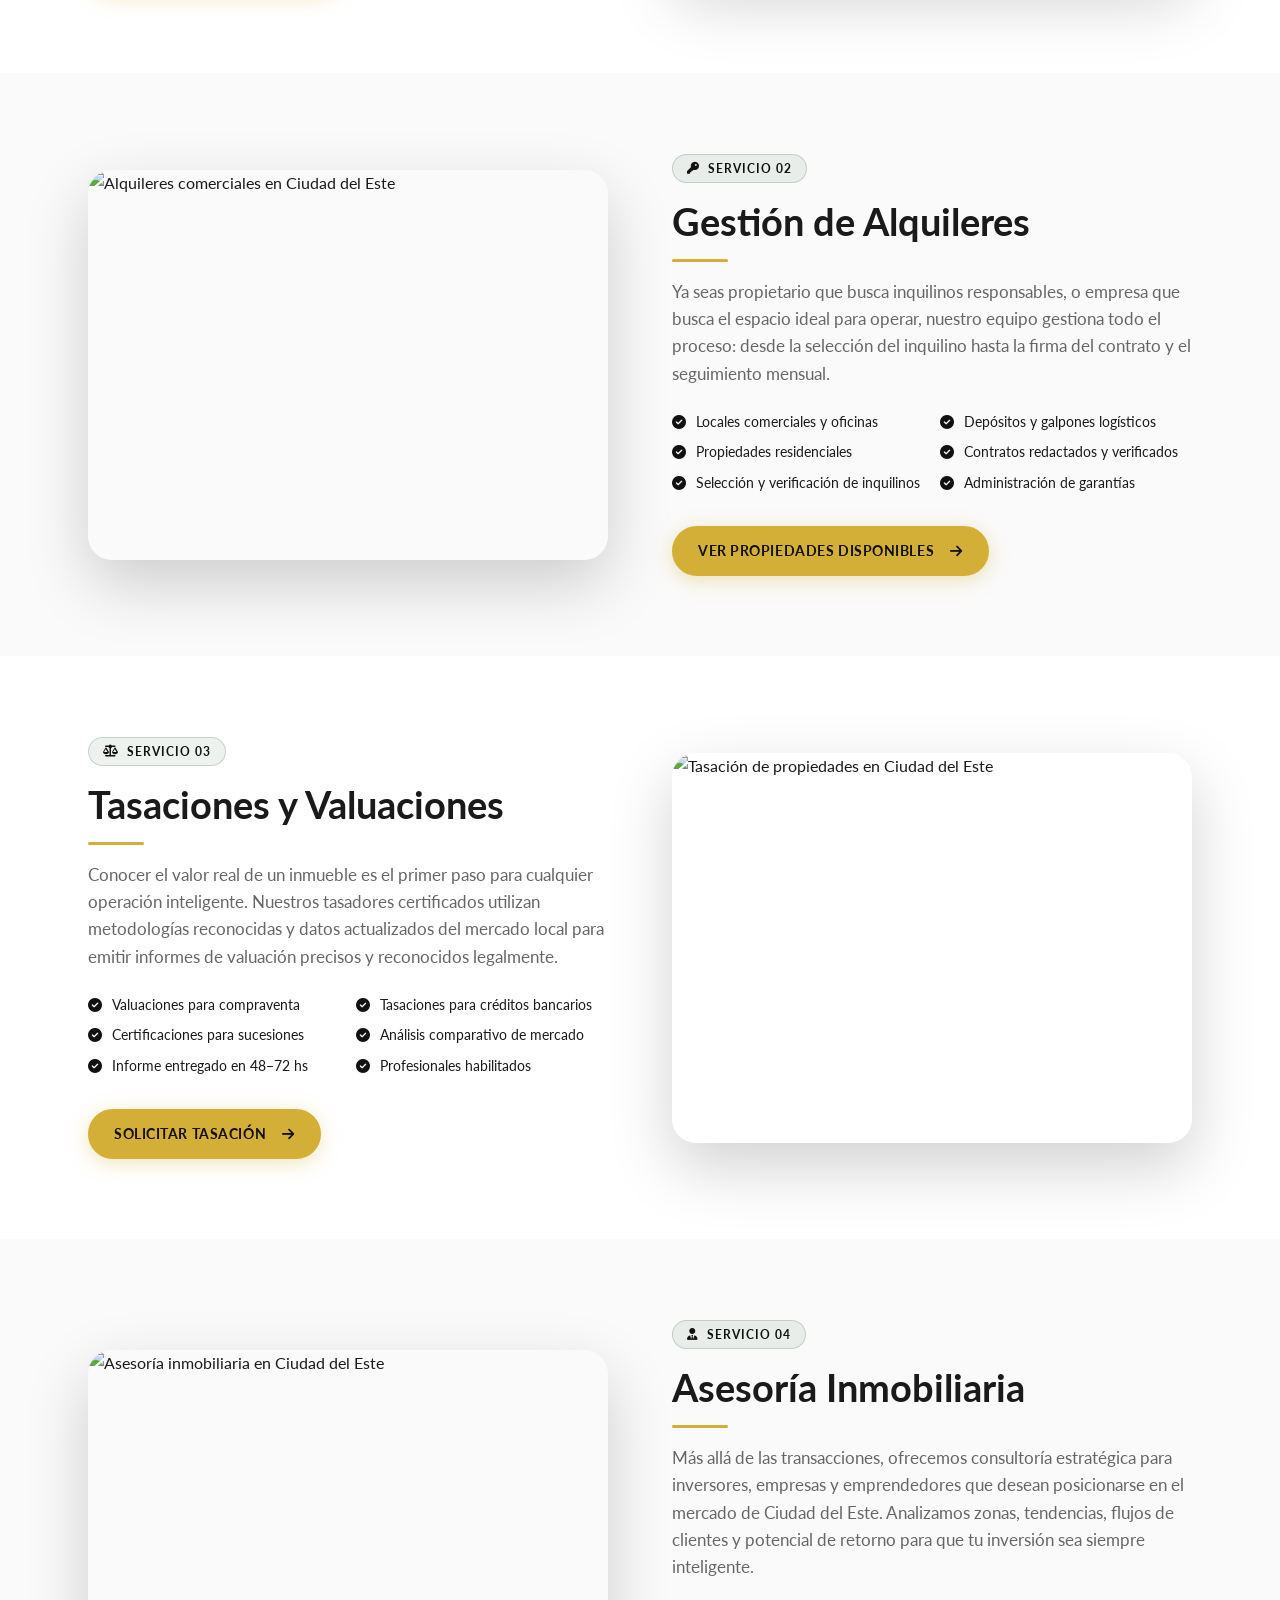
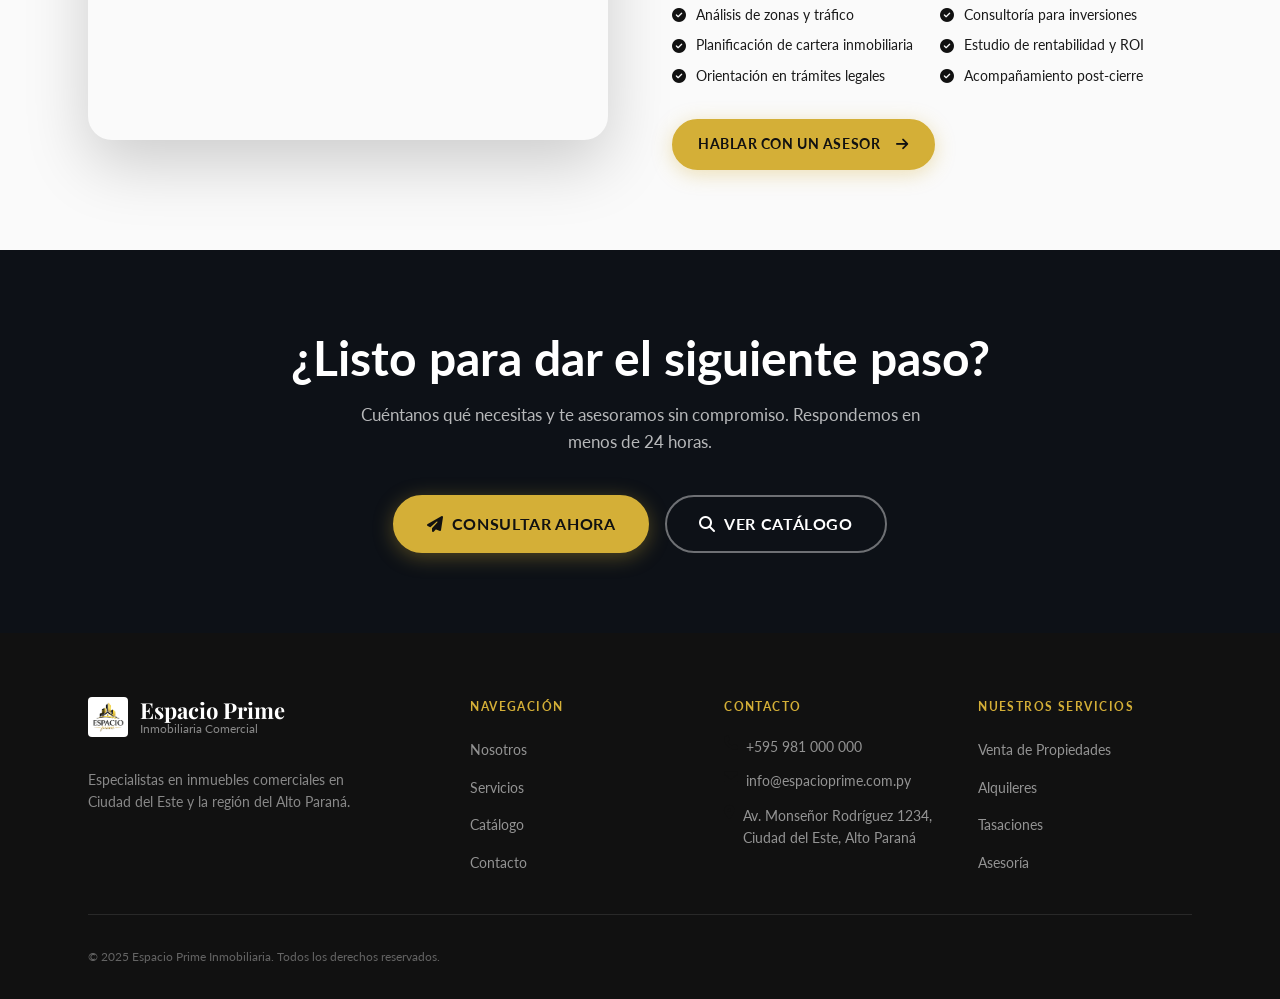
==== commit c483df32: "Add nosotros and catalogo pages; update nav Introduce new pages and navigation updates: adds nosotro" ====
--- a/servicios.html
+++ b/servicios.html
@@ -4,7 +4,8 @@
 <head>
     <meta charset="UTF-8">
     <meta name="viewport" content="width=device-width, initial-scale=1.0">
-    <meta name="description" content="Catálogo de propiedades comerciales, casas y departamentos.">
+    <meta name="description"
+        content="Descubre todos los servicios que ofrece Espacio Prime: venta de propiedades, alquileres, tasaciones y asesoría inmobiliaria en Ciudad del Este.">
     <meta property="og:type" content="website">
     <meta property="og:locale" content="es_PY">
 
@@ -24,24 +25,215 @@
         crossorigin="anonymous" referrerpolicy="no-referrer" />
 
     <style>
-        /* Estilos específicos para la página de servicios */
-        .services-grid {
+        /* ── Services detail cards ── */
+        .service-detail-section {
+            padding: var(--space-20) 0;
+        }
+
+        .service-detail-section:nth-child(even) {
+            background: var(--color-surface);
+        }
+
+        .service-detail-grid {
             display: grid;
-            grid-template-columns: repeat(auto-fill, minmax(320px, 1fr));
+            grid-template-columns: 1fr 1fr;
+            gap: var(--space-16);
+            align-items: center;
+        }
+
+        .service-detail-section:nth-child(even) .service-detail-grid {
+            direction: rtl;
+        }
+
+        .service-detail-section:nth-child(even) .service-detail-grid>* {
+            direction: ltr;
+        }
+
+        .service-detail__image-wrap {
+            position: relative;
+            border-radius: var(--radius-xl);
+            overflow: hidden;
+            box-shadow: var(--shadow-xl);
+            aspect-ratio: 4/3;
+        }
+
+        .service-detail__image {
+            width: 100%;
+            height: 100%;
+            object-fit: cover;
+            transition: transform 0.6s var(--ease-out);
+        }
+
+        .service-detail__image-wrap:hover .service-detail__image {
+            transform: scale(1.04);
+        }
+
+        .service-detail__label {
+            display: inline-flex;
+            align-items: center;
+            gap: var(--space-2);
+            background: rgba(var(--color-primary-rgb, 26, 86, 52), 0.08);
+            color: var(--color-primary);
+            border: 1px solid rgba(var(--color-primary-rgb, 26, 86, 52), 0.2);
+            border-radius: var(--radius-full);
+            font-size: var(--text-xs);
+            font-weight: var(--weight-bold);
+            text-transform: uppercase;
+            letter-spacing: 0.08em;
+            padding: 4px 14px;
+            margin-bottom: var(--space-4);
+        }
+
+        .service-detail__title {
+            font-family: var(--font-heading);
+            font-size: clamp(1.75rem, 3vw, 2.5rem);
+            line-height: var(--leading-tight);
+            margin-bottom: var(--space-4);
+            color: var(--color-text);
+        }
+
+        .service-detail__body {
+            color: var(--color-text-muted);
+            line-height: var(--leading-relaxed);
+            font-size: 1.0625rem;
+            margin-bottom: var(--space-6);
+        }
+
+        .service-detail__list {
+            list-style: none;
+            padding: 0;
+            margin: 0 0 var(--space-8) 0;
+            display: grid;
+            grid-template-columns: 1fr 1fr;
+            gap: var(--space-2) var(--space-4);
+        }
+
+        .service-detail__list li {
+            display: flex;
+            align-items: center;
+            gap: var(--space-2);
+            color: var(--color-text);
+            font-size: var(--text-sm);
+        }
+
+        .service-detail__list li i {
+            color: var(--color-primary);
+            width: 16px;
+            flex-shrink: 0;
+        }
+
+        /* ── Introductory icon row ── */
+        .services-intro-grid {
+            display: grid;
+            grid-template-columns: repeat(4, 1fr);
             gap: var(--space-6);
-            margin-bottom: var(--space-12);
-        }
-
-        .no-results {
+            margin-top: var(--space-12);
+        }
+
+        .service-intro-card {
+            background: var(--color-surface);
+            border: 1px solid var(--color-border);
+            border-radius: var(--radius-xl);
+            padding: var(--space-8);
             text-align: center;
-            padding: var(--space-12) 0;
-            grid-column: 1 / -1;
-        }
-
-        .no-results i {
-            font-size: 3rem;
+            cursor: default;
+            transition: transform var(--duration-normal) var(--ease-out),
+                box-shadow var(--duration-normal) var(--ease-out);
+        }
+
+        .service-intro-card:hover {
+            transform: translateY(-6px);
+            box-shadow: var(--shadow-lg);
+        }
+
+        .service-intro-card__icon {
+            width: 72px;
+            height: 72px;
+            border-radius: 50%;
+            background: linear-gradient(135deg, var(--color-primary), var(--color-primary-dark, var(--color-primary)));
+            display: flex;
+            align-items: center;
+            justify-content: center;
+            margin: 0 auto var(--space-4);
+            font-size: 1.75rem;
+            color: var(--color-white);
+            box-shadow: 0 8px 24px rgba(0, 0, 0, 0.15);
+        }
+
+        .service-intro-card__title {
+            font-family: var(--font-heading);
+            font-size: var(--text-lg);
+            font-weight: var(--weight-bold);
+            margin-bottom: var(--space-2);
+        }
+
+        .service-intro-card__desc {
             color: var(--color-text-muted);
+            font-size: var(--text-sm);
+            line-height: var(--leading-normal);
+        }
+
+        /* ─ CTA Banner ─ */
+        .cta-banner {
+            background: #0d1117;
+            padding: var(--space-20) 0;
+            text-align: center;
+            position: relative;
+            overflow: hidden;
+        }
+
+        .cta-banner::before {
+            content: '';
+            position: absolute;
+            inset: 0;
+            background-image: url('https://images.unsplash.com/photo-1560518883-ce09059eeffa?w=1400&q=80');
+            background-size: cover;
+            background-position: center;
+            opacity: 0.18;
+        }
+
+        .cta-banner__inner {
+            position: relative;
+            z-index: 2;
+        }
+
+        .cta-banner__title {
+            font-family: var(--font-heading);
+            font-size: clamp(2rem, 4vw, 3rem);
+            color: var(--color-white);
             margin-bottom: var(--space-4);
+        }
+
+        .cta-banner__sub {
+            color: rgba(255, 255, 255, 0.7);
+            max-width: 560px;
+            margin: 0 auto var(--space-10);
+            font-size: 1.0625rem;
+        }
+
+        /* ─ Responsive ─ */
+        @media (max-width: 900px) {
+            .service-detail-grid {
+                grid-template-columns: 1fr;
+            }
+
+            .service-detail-section:nth-child(even) .service-detail-grid {
+                direction: ltr;
+            }
+
+            .services-intro-grid {
+                grid-template-columns: repeat(2, 1fr);
+            }
+
+            .service-detail__list {
+                grid-template-columns: 1fr;
+            }
+        }
+
+        @media (max-width: 560px) {
+            .services-intro-grid {
+                grid-template-columns: 1fr;
+            }
         }
     </style>
 </head>
@@ -52,8 +244,6 @@
     <header class="navbar" role="banner">
         <div class="container">
             <nav class="navbar__inner" aria-label="Navegación principal">
-
-                <!-- Logo -->
                 <a href="index.html" class="navbar__logo" aria-label="Inicio">
                     <div class="navbar__logo-mark" data-brand-logo-mark>E</div>
                     <div class="navbar__logo-text">
@@ -61,99 +251,282 @@
                         <span class="navbar__logo-tagline" data-brand-tagline>Inmobiliaria Comercial</span>
                     </div>
                 </a>
-
-                <!-- Desktop links (populated by JS) -->
                 <div class="navbar__links" data-nav-links aria-label="Menú"></div>
-
-                <!-- Desktop CTA -->
-                <a href="index.html#contacto" class="btn btn-primary navbar__cta" data-nav-cta>
-                    Consultar
+                <a href="index.html#contacto" class="btn btn-primary navbar__cta">Consultar</a>
+                <button class="navbar__hamburger" aria-label="Abrir menú" aria-expanded="false">
+                    <span></span><span></span><span></span>
+                </button>
+            </nav>
+            <div class="navbar__mobile" data-nav-mobile role="menu"></div>
+        </div>
+    </header>
+
+    <!-- ═══════════════════════════
+       HERO
+  ═══════════════════════════ -->
+    <section class="hero" aria-label="Hero" style="min-height: 55svh;">
+        <div class="hero__bg loaded"
+            style="background-image: url('https://images.unsplash.com/photo-1560518883-ce09059eeffa?w=1400&q=80'); background-position: center 40%;">
+        </div>
+        <div class="hero__overlay"></div>
+
+        <div class="container hero__inner" style="padding-top: 140px; padding-bottom: 4rem; text-align: center;">
+            <span class="hero__eyebrow" style="margin: 0 auto;">
+                <i class="fas fa-briefcase icon-primary"></i> Lo que hacemos
+            </span>
+            <h1 class="hero__title" style="margin: 0 auto;">
+                Nuestros Servicios
+            </h1>
+            <p class="hero__subtitle" style="margin: 0 auto;">
+                Desde la búsqueda hasta el cierre — acompañamos cada etapa de tu operación inmobiliaria con experiencia
+                y total transparencia.
+            </p>
+        </div>
+    </section>
+
+    <!-- ═══════════════════════════
+       INTRO: 4-card icon overview
+  ═══════════════════════════ -->
+    <section class="section" style="padding-bottom: 0;">
+        <div class="container">
+            <div class="section-header section-header--center" data-reveal>
+                <span class="section-eyebrow">¿Qué ofrecemos?</span>
+                <h2>Soluciones inmobiliarias integrales</h2>
+                <div class="divider"></div>
+                <p class="section-subtitle">Cuatro pilares que nos permiten acompañarte en cualquier operación comercial
+                    o residencial.</p>
+            </div>
+
+            <div class="services-intro-grid">
+                <div class="service-intro-card" data-reveal="fade-up" data-delay="1">
+                    <div class="service-intro-card__icon">
+                        <i class="fas fa-handshake"></i>
+                    </div>
+                    <h3 class="service-intro-card__title">Venta de Propiedades</h3>
+                    <p class="service-intro-card__desc">Comercializamos inmuebles comerciales y residenciales con
+                        estrategias de marketing probadas.</p>
+                </div>
+                <div class="service-intro-card" data-reveal="fade-up" data-delay="2">
+                    <div class="service-intro-card__icon">
+                        <i class="fas fa-key"></i>
+                    </div>
+                    <h3 class="service-intro-card__title">Alquileres</h3>
+                    <p class="service-intro-card__desc">Gestionamos contratos de arrendamiento para locales, oficinas,
+                        depósitos y residencias.</p>
+                </div>
+                <div class="service-intro-card" data-reveal="fade-up" data-delay="3">
+                    <div class="service-intro-card__icon">
+                        <i class="fas fa-balance-scale"></i>
+                    </div>
+                    <h3 class="service-intro-card__title">Tasaciones</h3>
+                    <p class="service-intro-card__desc">Valuaciones precisas certificadas por profesionales habilitados
+                        en el mercado local.</p>
+                </div>
+                <div class="service-intro-card" data-reveal="fade-up" data-delay="4">
+                    <div class="service-intro-card__icon">
+                        <i class="fas fa-user-tie"></i>
+                    </div>
+                    <h3 class="service-intro-card__title">Asesoría</h3>
+                    <p class="service-intro-card__desc">Te guiamos en cada decisión: desde elegir la zona correcta hasta
+                        cerrar con seguridad legal.</p>
+                </div>
+            </div>
+        </div>
+    </section>
+
+    <!-- ═══════════════════════════
+       DETALLE 1: VENTA
+  ═══════════════════════════ -->
+    <section class="service-detail-section" id="venta">
+        <div class="container">
+            <div class="service-detail-grid">
+                <!-- Image -->
+                <div data-reveal="fade-right">
+                    <div class="service-detail__image-wrap">
+                        <img src="https://images.unsplash.com/photo-1582407947304-fd86f028f716?w=800&q=80"
+                            alt="Venta de propiedades en Ciudad del Este" class="service-detail__image" loading="lazy">
+                    </div>
+                </div>
+
+                <!-- Content -->
+                <div data-reveal="fade-left">
+                    <span class="service-detail__label">
+                        <i class="fas fa-handshake"></i> Servicio 01
+                    </span>
+                    <h2 class="service-detail__title">Venta de Propiedades</h2>
+                    <div class="divider"></div>
+                    <p class="service-detail__body">
+                        Ponemos a la venta tu propiedad con una estrategia completa: fotografía profesional, difusión
+                        multicanal y atención personalizada a compradores calificados. Negociamos en tu nombre para
+                        obtener el mayor valor posible en el menor tiempo.
+                    </p>
+                    <ul class="service-detail__list">
+                        <li><i class="fas fa-check-circle"></i> Valoración de mercado gratuita</li>
+                        <li><i class="fas fa-check-circle"></i> Fotografía y video de presentación</li>
+                        <li><i class="fas fa-check-circle"></i> Publicación en portales líderes</li>
+                        <li><i class="fas fa-check-circle"></i> Filtrado de compradores serios</li>
+                        <li><i class="fas fa-check-circle"></i> Negociación en tu representación</li>
+                        <li><i class="fas fa-check-circle"></i> Acompañamiento hasta escritura</li>
+                    </ul>
+                    <a href="index.html#contacto" class="btn btn-primary">
+                        Vender mi propiedad <i class="fas fa-arrow-right" style="margin-left: 8px;"></i>
+                    </a>
+                </div>
+            </div>
+        </div>
+    </section>
+
+    <!-- ═══════════════════════════
+       DETALLE 2: ALQUILERES
+  ═══════════════════════════ -->
+    <section class="service-detail-section" id="alquileres">
+        <div class="container">
+            <div class="service-detail-grid">
+                <!-- Image -->
+                <div data-reveal="fade-left">
+                    <div class="service-detail__image-wrap">
+                        <img src="https://images.unsplash.com/photo-1497366216548-37526070297c?w=800&q=80"
+                            alt="Alquileres comerciales en Ciudad del Este" class="service-detail__image"
+                            loading="lazy">
+                    </div>
+                </div>
+
+                <!-- Content -->
+                <div data-reveal="fade-right">
+                    <span class="service-detail__label">
+                        <i class="fas fa-key"></i> Servicio 02
+                    </span>
+                    <h2 class="service-detail__title">Gestión de Alquileres</h2>
+                    <div class="divider"></div>
+                    <p class="service-detail__body">
+                        Ya seas propietario que busca inquilinos responsables, o empresa que busca el espacio ideal para
+                        operar, nuestro equipo gestiona todo el proceso: desde la selección del inquilino hasta la firma
+                        del contrato y el seguimiento mensual.
+                    </p>
+                    <ul class="service-detail__list">
+                        <li><i class="fas fa-check-circle"></i> Locales comerciales y oficinas</li>
+                        <li><i class="fas fa-check-circle"></i> Depósitos y galpones logísticos</li>
+                        <li><i class="fas fa-check-circle"></i> Propiedades residenciales</li>
+                        <li><i class="fas fa-check-circle"></i> Contratos redactados y verificados</li>
+                        <li><i class="fas fa-check-circle"></i> Selección y verificación de inquilinos</li>
+                        <li><i class="fas fa-check-circle"></i> Administración de garantías</li>
+                    </ul>
+                    <a href="catalogo.html" class="btn btn-primary">
+                        Ver propiedades disponibles <i class="fas fa-arrow-right" style="margin-left: 8px;"></i>
+                    </a>
+                </div>
+            </div>
+        </div>
+    </section>
+
+    <!-- ═══════════════════════════
+       DETALLE 3: TASACIONES
+  ═══════════════════════════ -->
+    <section class="service-detail-section" id="tasaciones">
+        <div class="container">
+            <div class="service-detail-grid">
+                <!-- Image -->
+                <div data-reveal="fade-right">
+                    <div class="service-detail__image-wrap">
+                        <img src="https://images.unsplash.com/photo-1454165804606-c3d57bc86b40?w=800&q=80"
+                            alt="Tasación de propiedades en Ciudad del Este" class="service-detail__image"
+                            loading="lazy">
+                    </div>
+                </div>
+
+                <!-- Content -->
+                <div data-reveal="fade-left">
+                    <span class="service-detail__label">
+                        <i class="fas fa-balance-scale"></i> Servicio 03
+                    </span>
+                    <h2 class="service-detail__title">Tasaciones y Valuaciones</h2>
+                    <div class="divider"></div>
+                    <p class="service-detail__body">
+                        Conocer el valor real de un inmueble es el primer paso para cualquier operación inteligente.
+                        Nuestros tasadores certificados utilizan metodologías reconocidas y datos actualizados del
+                        mercado local para emitir informes de valuación precisos y reconocidos legalmente.
+                    </p>
+                    <ul class="service-detail__list">
+                        <li><i class="fas fa-check-circle"></i> Valuaciones para compraventa</li>
+                        <li><i class="fas fa-check-circle"></i> Tasaciones para créditos bancarios</li>
+                        <li><i class="fas fa-check-circle"></i> Certificaciones para sucesiones</li>
+                        <li><i class="fas fa-check-circle"></i> Análisis comparativo de mercado</li>
+                        <li><i class="fas fa-check-circle"></i> Informe entregado en 48–72 hs</li>
+                        <li><i class="fas fa-check-circle"></i> Profesionales habilitados</li>
+                    </ul>
+                    <a href="index.html#contacto" class="btn btn-primary">
+                        Solicitar tasación <i class="fas fa-arrow-right" style="margin-left: 8px;"></i>
+                    </a>
+                </div>
+            </div>
+        </div>
+    </section>
+
+    <!-- ═══════════════════════════
+       DETALLE 4: ASESORÍA
+  ═══════════════════════════ -->
+    <section class="service-detail-section" id="asesoria">
+        <div class="container">
+            <div class="service-detail-grid">
+                <!-- Image -->
+                <div data-reveal="fade-left">
+                    <div class="service-detail__image-wrap">
+                        <img src="https://images.unsplash.com/photo-1573497620053-ea5300f94f21?w=800&q=80"
+                            alt="Asesoría inmobiliaria en Ciudad del Este" class="service-detail__image" loading="lazy">
+                    </div>
+                </div>
+
+                <!-- Content -->
+                <div data-reveal="fade-right">
+                    <span class="service-detail__label">
+                        <i class="fas fa-user-tie"></i> Servicio 04
+                    </span>
+                    <h2 class="service-detail__title">Asesoría Inmobiliaria</h2>
+                    <div class="divider"></div>
+                    <p class="service-detail__body">
+                        Más allá de las transacciones, ofrecemos consultoría estratégica para inversores, empresas y
+                        emprendedores que desean posicionarse en el mercado de Ciudad del Este. Analizamos zonas,
+                        tendencias, flujos de clientes y potencial de retorno para que tu inversión sea siempre
+                        inteligente.
+                    </p>
+                    <ul class="service-detail__list">
+                        <li><i class="fas fa-check-circle"></i> Análisis de zonas y tráfico</li>
+                        <li><i class="fas fa-check-circle"></i> Consultoría para inversiones</li>
+                        <li><i class="fas fa-check-circle"></i> Planificación de cartera inmobiliaria</li>
+                        <li><i class="fas fa-check-circle"></i> Estudio de rentabilidad y ROI</li>
+                        <li><i class="fas fa-check-circle"></i> Orientación en trámites legales</li>
+                        <li><i class="fas fa-check-circle"></i> Acompañamiento post-cierre</li>
+                    </ul>
+                    <a href="index.html#contacto" class="btn btn-primary">
+                        Hablar con un asesor <i class="fas fa-arrow-right" style="margin-left: 8px;"></i>
+                    </a>
+                </div>
+            </div>
+        </div>
+    </section>
+
+    <!-- ═══════════════════════════
+       CTA BANNER
+  ═══════════════════════════ -->
+    <section class="cta-banner" aria-label="Llamada a la acción">
+        <div class="container cta-banner__inner" data-reveal="fade-up">
+            <h2 class="cta-banner__title">¿Listo para dar el siguiente paso?</h2>
+            <p class="cta-banner__sub">Cuéntanos qué necesitas y te asesoramos sin compromiso. Respondemos en menos de
+                24 horas.</p>
+            <div style="display: flex; gap: var(--space-4); justify-content: center; flex-wrap: wrap;">
+                <a href="index.html#contacto" class="btn btn-primary" style="font-size: 1rem; padding: 14px 32px;">
+                    <i class="fas fa-paper-plane"></i> Consultar ahora
                 </a>
-
-                <!-- Hamburger -->
-                <button class="navbar__hamburger" aria-label="Abrir menú" aria-expanded="false">
-                    <span></span>
-                    <span></span>
-                    <span></span>
-                </button>
-
-            </nav>
-
-            <!-- Mobile menu (populated by JS) -->
-            <div class="navbar__mobile" data-nav-mobile role="menu"></div>
-        </div>
-    </header>
-
-    <section class="hero" id="inicio" aria-label="Hero" style="min-height: 55svh;">
-        <!-- Imagen de fondo diferente (ej. edificio corporativo) -->
-        <div class="hero__bg loaded"
-            style="background-image: url('https://images.unsplash.com/photo-1486406146926-c627a92ad1ab?w=1400&q=80');">
-        </div>
-        <div class="hero__overlay"></div>
-
-        <div class="container hero__inner" style="padding-bottom: 2rem; padding-top: 140px;">
-            <span class="hero__eyebrow">
-                <i class="fas fa-list icon-primary"></i> Nuestro Catálogo
-            </span>
-            <h1 class="hero__title">
-                Catálogo de Propiedades
-            </h1>
-            <p class="hero__subtitle">
-                Explora nuestras opciones de casas, departamentos y locales comerciales disponibles.
-            </p>
-            <div class="hero-search-wrapper"
-                style="opacity: 0; transform: translateY(30px); animation: heroFadeUp 0.8s var(--ease-out) 0.9s forwards;">
-
-                <!-- Search Box -->
-                <form class="hero-search" id="services-search-form" action="servicios.html" method="GET">
-                    <div class="hero-search__group">
-                        <label for="search-city">Ciudad / Zona</label>
-                        <select id="search-city" name="city">
-                            <option value="">Todas las zonas</option>
-                            <option value="centro">Centro CDE</option>
-                            <option value="area1">Área 1</option>
-                            <option value="parana">Paraná Country</option>
-                        </select>
-                    </div>
-                    <div class="hero-search__divider"></div>
-                    <div class="hero-search__group">
-                        <label for="search-type">Tipo</label>
-                        <select id="search-type" name="type">
-                            <option value="">Cualquier tipo</option>
-                            <option value="casa">Casas</option>
-                            <option value="departamento">Departamentos</option>
-                            <option value="local">Locales</option>
-                        </select>
-                    </div>
-                    <div class="hero-search__divider"></div>
-                    <div class="hero-search__group">
-                        <label for="search-price">Precio</label>
-                        <select id="search-price" name="price">
-                            <option value="">Sin límite</option>
-                            <option value="1000">Hasta $1,000</option>
-                            <option value="2000">Hasta $2,000</option>
-                            <option value="5000">Hasta $5,000</option>
-                        </select>
-                    </div>
-                    <button type="submit" class="btn btn-primary hero-search__btn">
-                        <i class="fas fa-search"></i> Filtrar
-                    </button>
-                </form>
+                <a href="catalogo.html" class="btn btn-ghost"
+                    style="font-size: 1rem; padding: 14px 32px; color: white; border-color: rgba(255,255,255,0.4);">
+                    <i class="fas fa-search"></i> Ver catálogo
+                </a>
             </div>
         </div>
     </section>
 
-    <section class="section" id="servicios-results">
-        <div class="container">
-            <div class="services-grid" id="services-grid-container">
-                <!-- Cards injected by JS -->
-            </div>
-        </div>
-    </section>
-
     <!-- FOOTER -->
-    <footer class="footer" role="contentinfo" style="margin-top: 4rem;">
-        <!-- contents mapped from config-injector -->
+    <footer class="footer" role="contentinfo">
         <div class="container">
             <div class="footer__top">
                 <div class="footer__brand">
@@ -170,10 +543,10 @@
                 </div>
                 <div>
                     <p class="footer__heading">Navegación</p>
-                    <ul class="footer__links" data-nav-links-footer>
-                        <li><a href="index.html#nosotros" class="footer__link">Nosotros</a></li>
-                        <li><a href="servicios.html" class="footer__link">Catálogo</a></li>
-                        <li><a href="index.html#proceso" class="footer__link">Proceso</a></li>
+                    <ul class="footer__links">
+                        <li><a href="nosotros.html" class="footer__link">Nosotros</a></li>
+                        <li><a href="servicios.html" class="footer__link">Servicios</a></li>
+                        <li><a href="catalogo.html" class="footer__link">Catálogo</a></li>
                         <li><a href="index.html#contacto" class="footer__link">Contacto</a></li>
                     </ul>
                 </div>
@@ -183,17 +556,20 @@
                             data-footer-phone></span></p>
                     <p class="footer__contact-item"><i class="fas fa-envelope icon-primary"></i> <span
                             data-footer-email></span></p>
-                    <p class="footer__contact-item"><i class="fas fa-map-marker-alt icon-primary"></i> <a href="#"
-                            target="_blank" data-contact-map-link style="color:inherit;text-decoration:none;"><span
-                                data-footer-address></span></a></p>
+                    <p class="footer__contact-item"><i class="fas fa-map-marker-alt icon-primary"></i>
+                        <a href="#" target="_blank" data-contact-map-link style="color:inherit;text-decoration:none;">
+                            <span data-footer-address></span>
+                        </a>
+                    </p>
                 </div>
                 <div>
-                    <p class="footer__heading">Aspectos Legales</p>
-                    <p class="footer__contact-item"><i class="fas fa-id-card icon-primary"></i> RUC: 80012345-6</p>
-                    <p class="footer__contact-item"><i class="fas fa-certificate icon-primary"></i> Reg. Inmobiliario N°
-                        452</p>
-                    <p class="footer__contact-item"><i class="fas fa-shield-alt icon-primary"></i> Transacciones Seguras
-                    </p>
+                    <p class="footer__heading">Nuestros Servicios</p>
+                    <ul class="footer__links">
+                        <li><a href="servicios.html#venta" class="footer__link">Venta de Propiedades</a></li>
+                        <li><a href="servicios.html#alquileres" class="footer__link">Alquileres</a></li>
+                        <li><a href="servicios.html#tasaciones" class="footer__link">Tasaciones</a></li>
+                        <li><a href="servicios.html#asesoria" class="footer__link">Asesoría</a></li>
+                    </ul>
                 </div>
             </div>
             <div class="footer__bottom">
@@ -204,8 +580,8 @@
     </footer>
 
     <!-- FAB WhatsApp -->
-    <a href="https://wa.me/595900000000" class="fab-whatsapp" data-whatsapp-fab target="_blank" rel="noopener"
-        aria-label="Contactar por WhatsApp">
+    <a href="#" class="fab-whatsapp" data-whatsapp-fab target="_blank" rel="noopener"
+        aria-label="Contactar por WhatsApp" style="position:fixed;bottom:20px;right:20px;z-index:9999;">
         <i class="fab fa-whatsapp"></i>
     </a>
 
@@ -215,12 +591,31 @@
     <script src="assets/js/config-injector.js"></script>
     <script src="assets/js/navbar.js"></script>
     <script src="assets/js/scroll-reveal.js"></script>
-    <script src="assets/js/servicios.js"></script>
     <script>
         document.addEventListener('DOMContentLoaded', () => {
             ConfigInjector.init();
             Navbar.init();
-            ScrollReveal.init();
+
+            // Lenis Smooth Scroll
+            if (typeof Lenis !== 'undefined') {
+                const lenis = new Lenis({
+                    duration: 1.2,
+                    easing: (t) => Math.min(1, 1.001 - Math.pow(2, -10 * t)),
+                    smoothWheel: true,
+                });
+                (function raf(time) { lenis.raf(time); requestAnimationFrame(raf); })(0);
+            }
+
+            // Correct anchor links to point at index.html for sections that live there
+            setTimeout(() => {
+                document.querySelectorAll('.navbar__link, .navbar__mobile-link').forEach(link => {
+                    const href = link.getAttribute('href');
+                    if (href && href.startsWith('#')) {
+                        link.setAttribute('href', 'index.html' + href);
+                    }
+                });
+                ScrollReveal.init();
+            }, 100);
         });
     </script>
 
